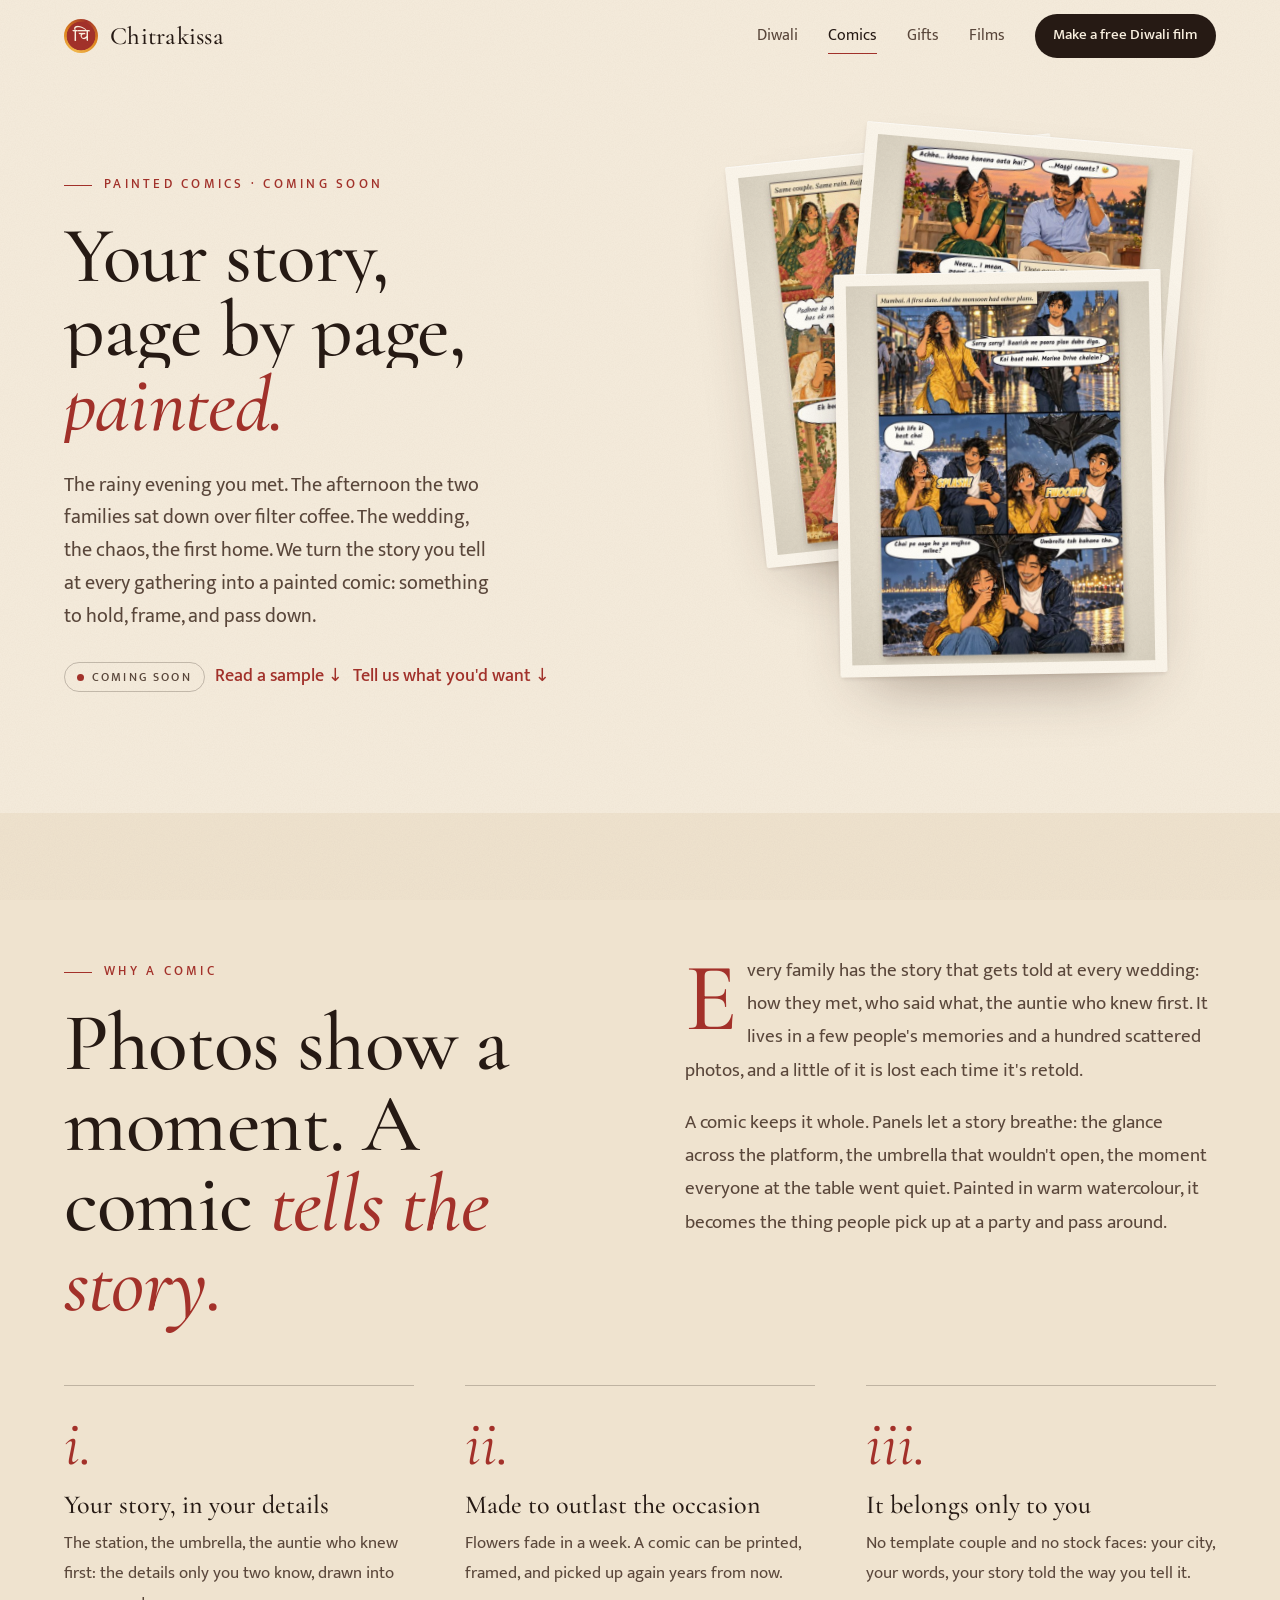
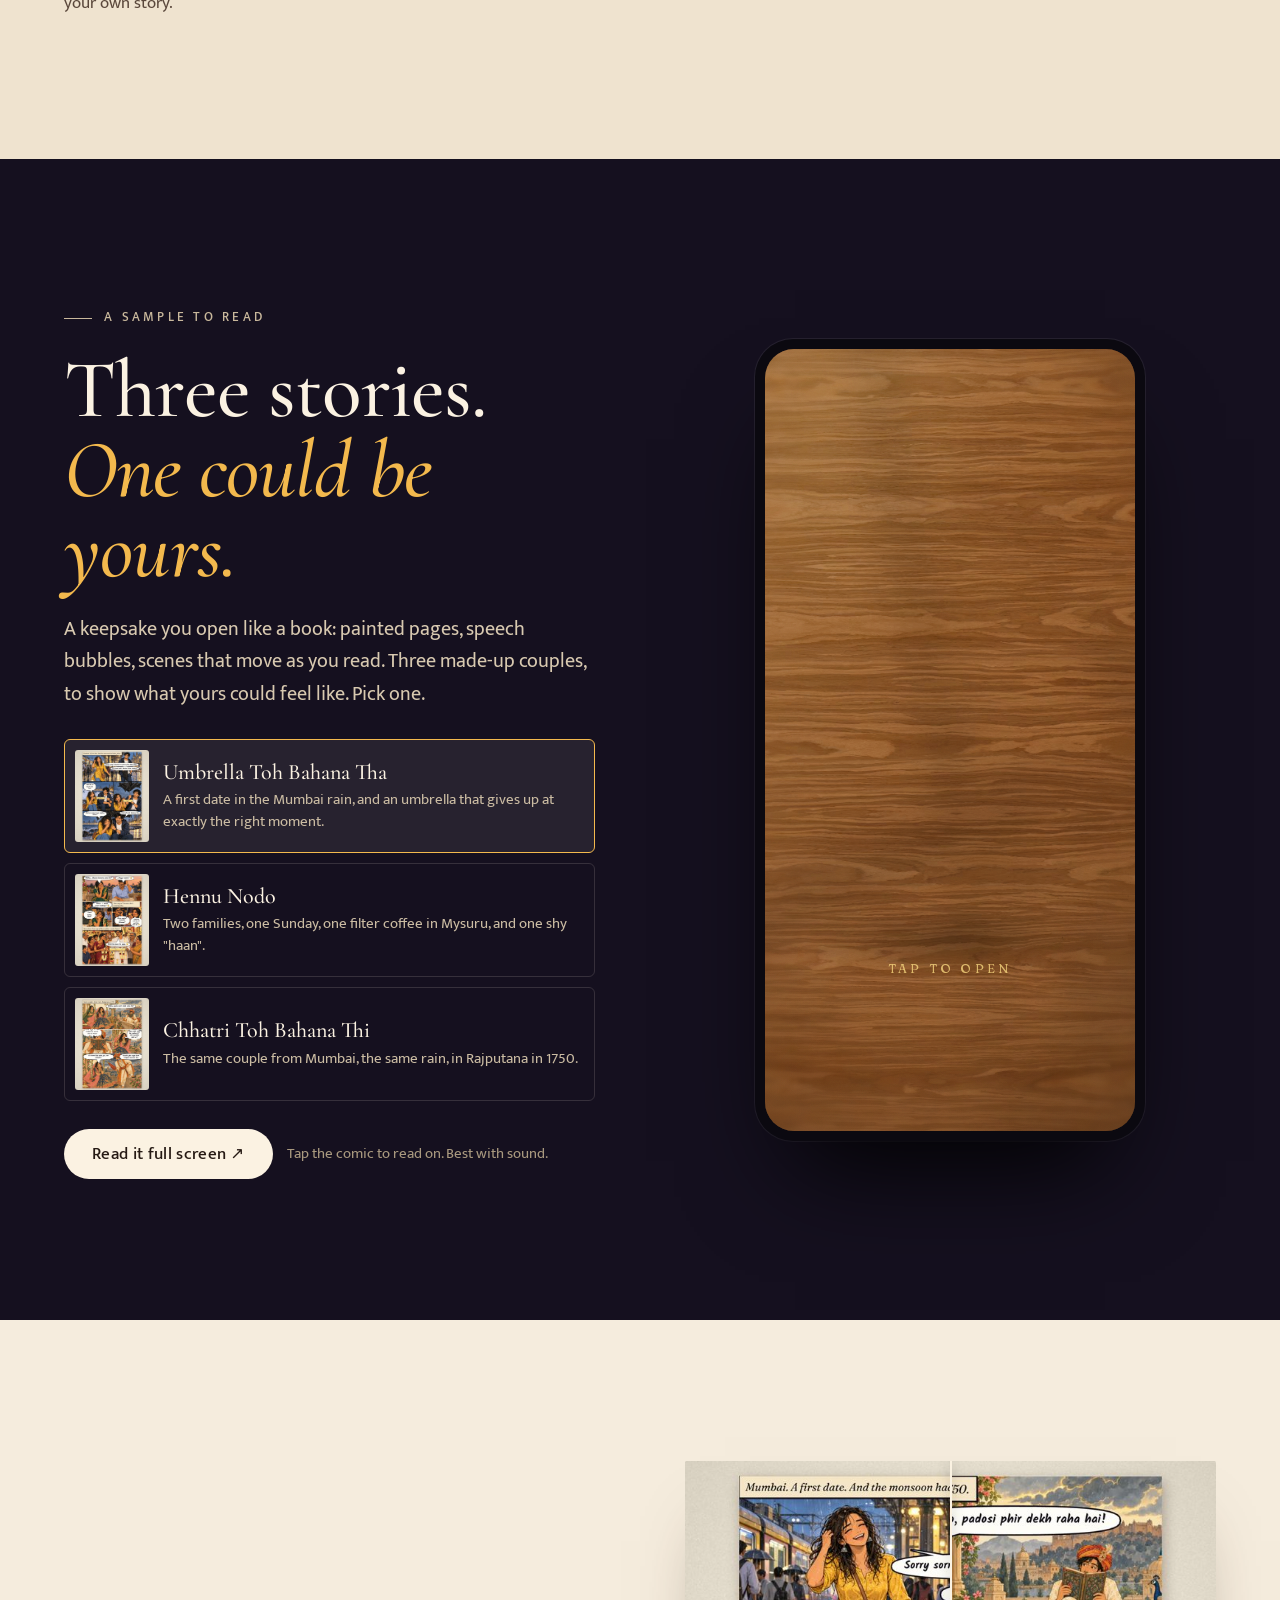
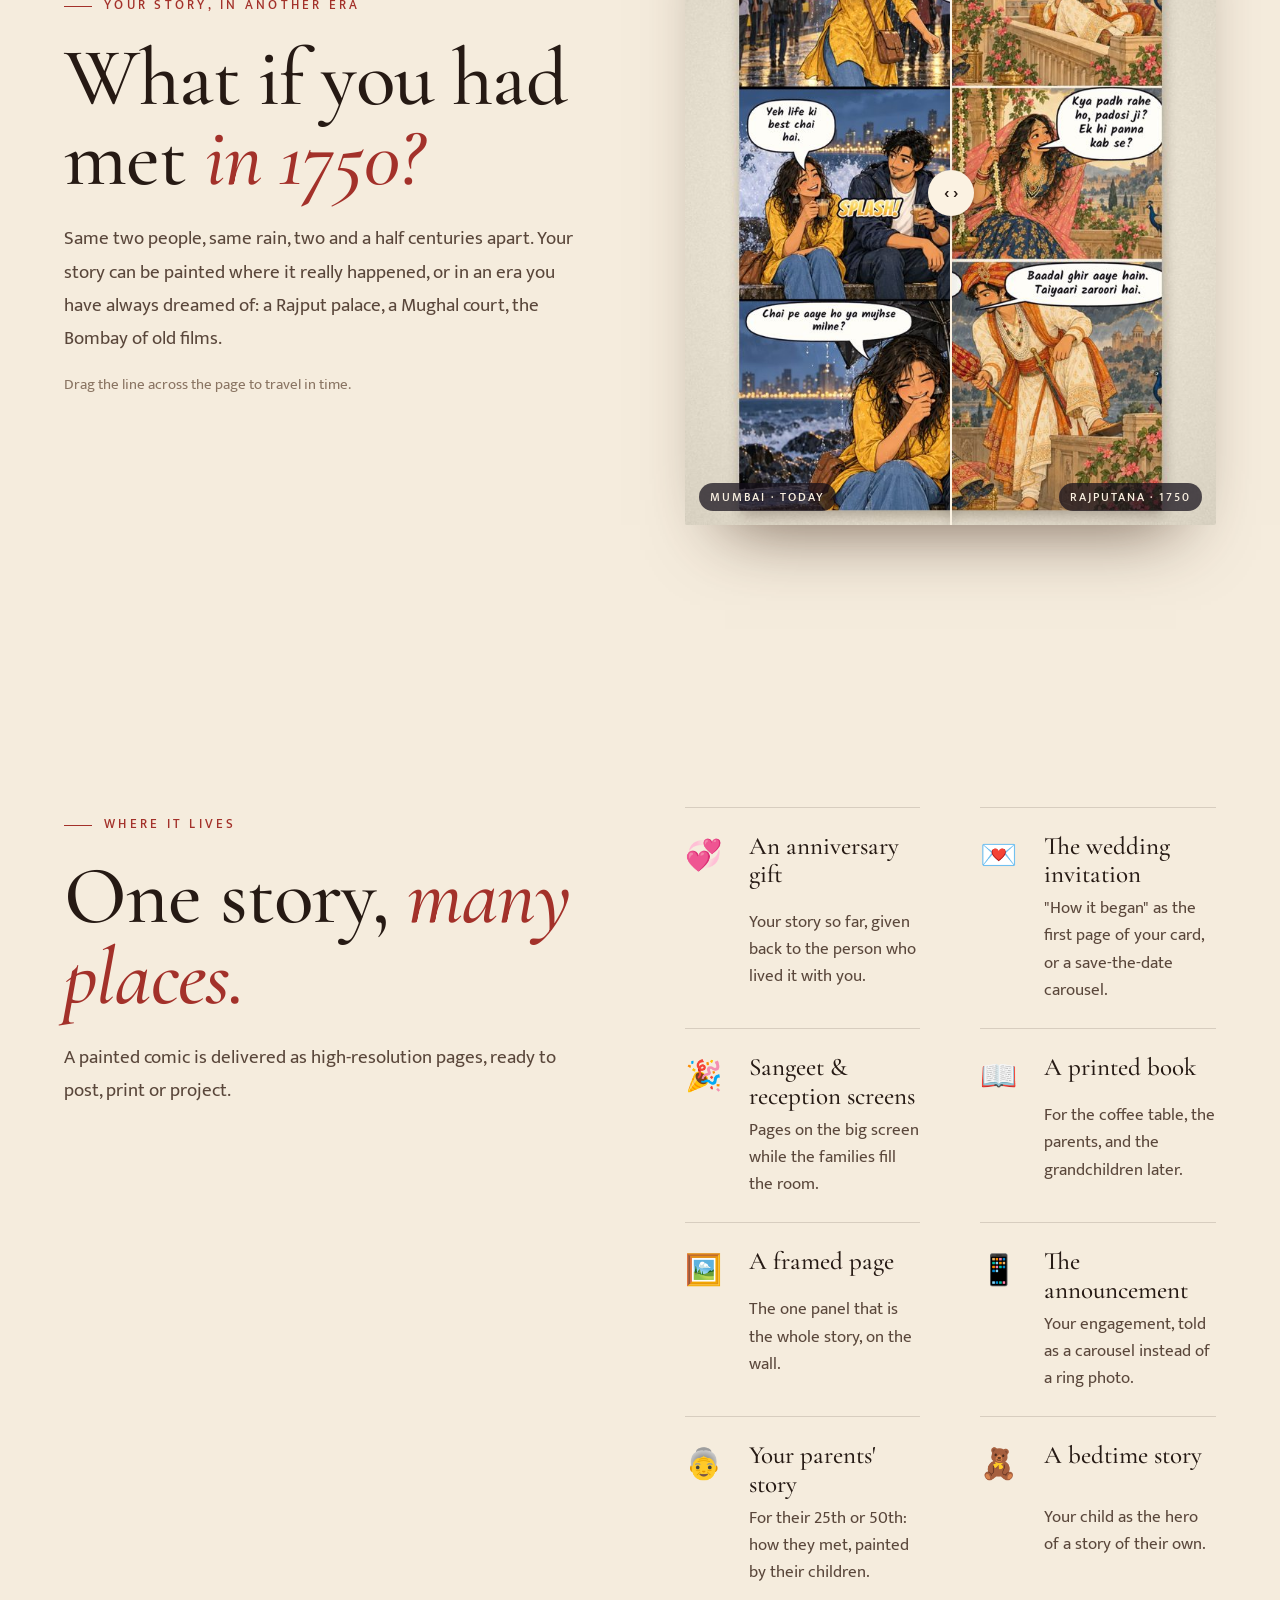
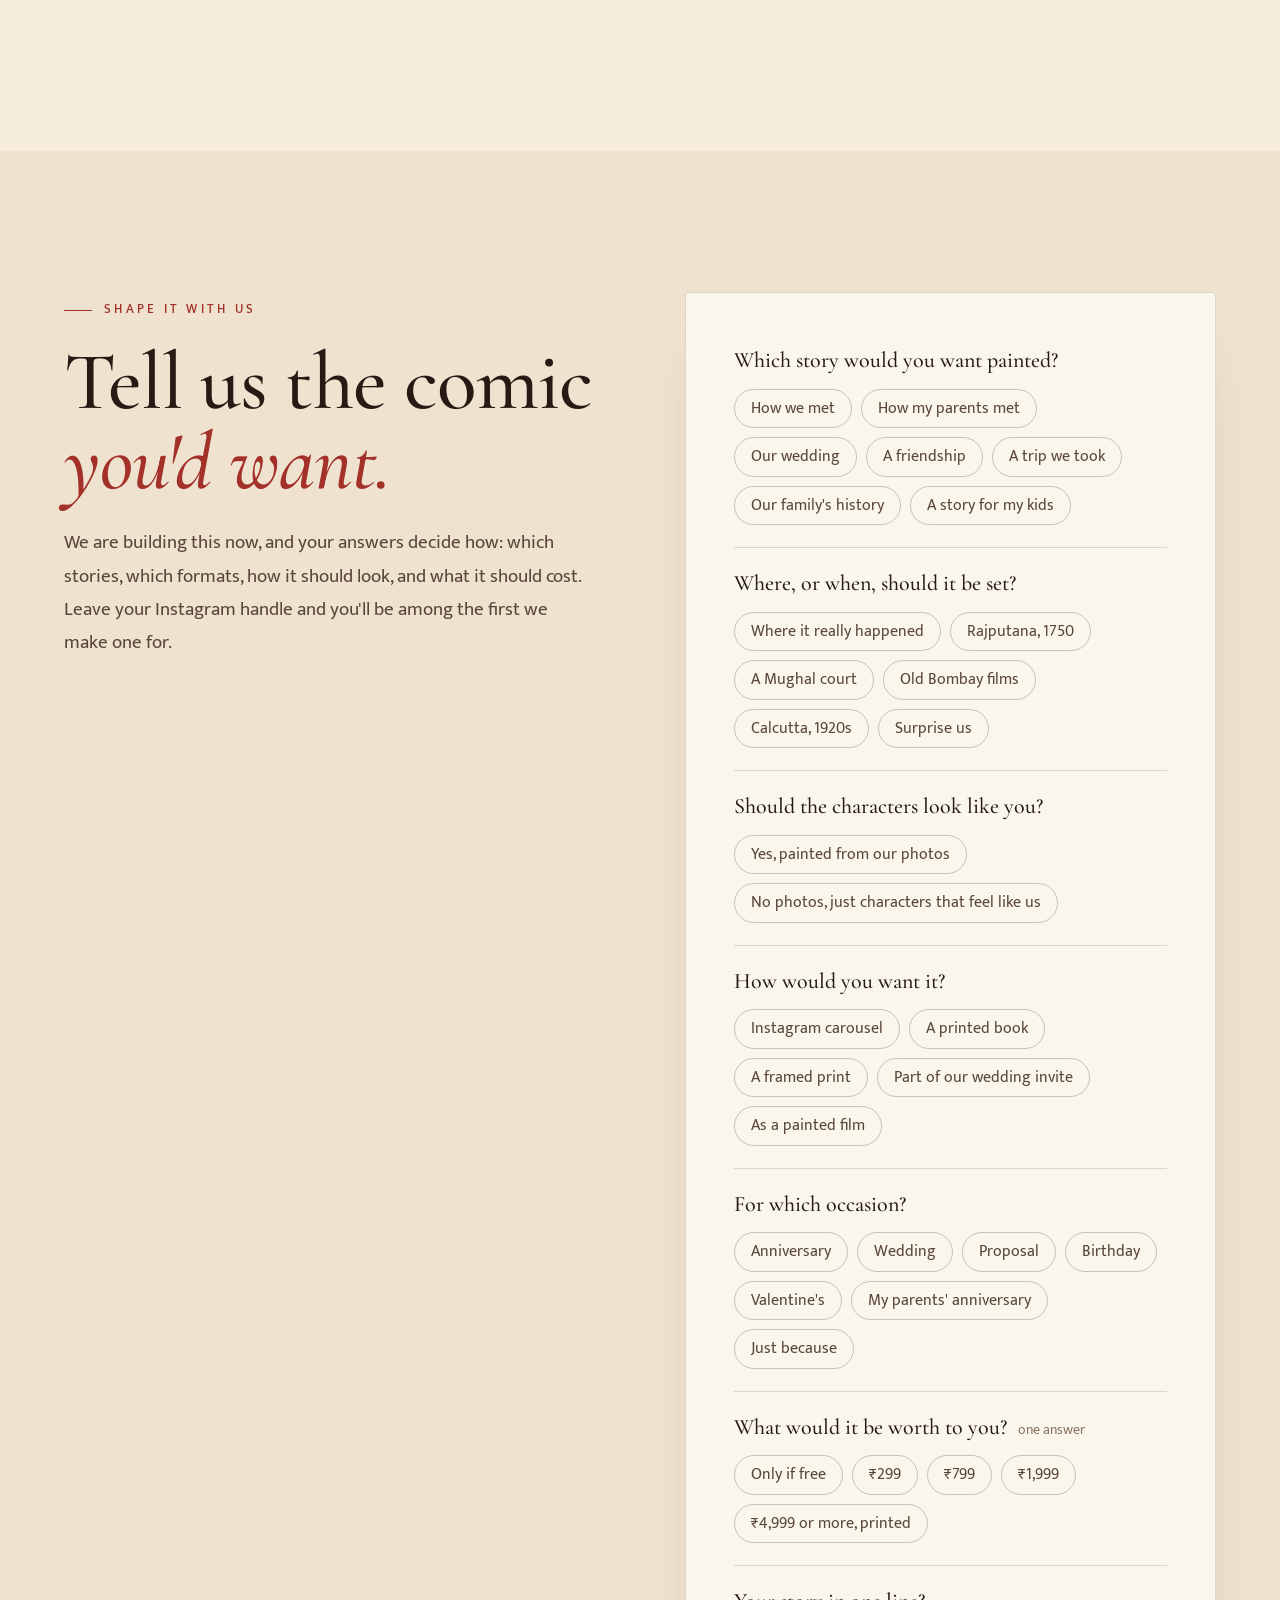
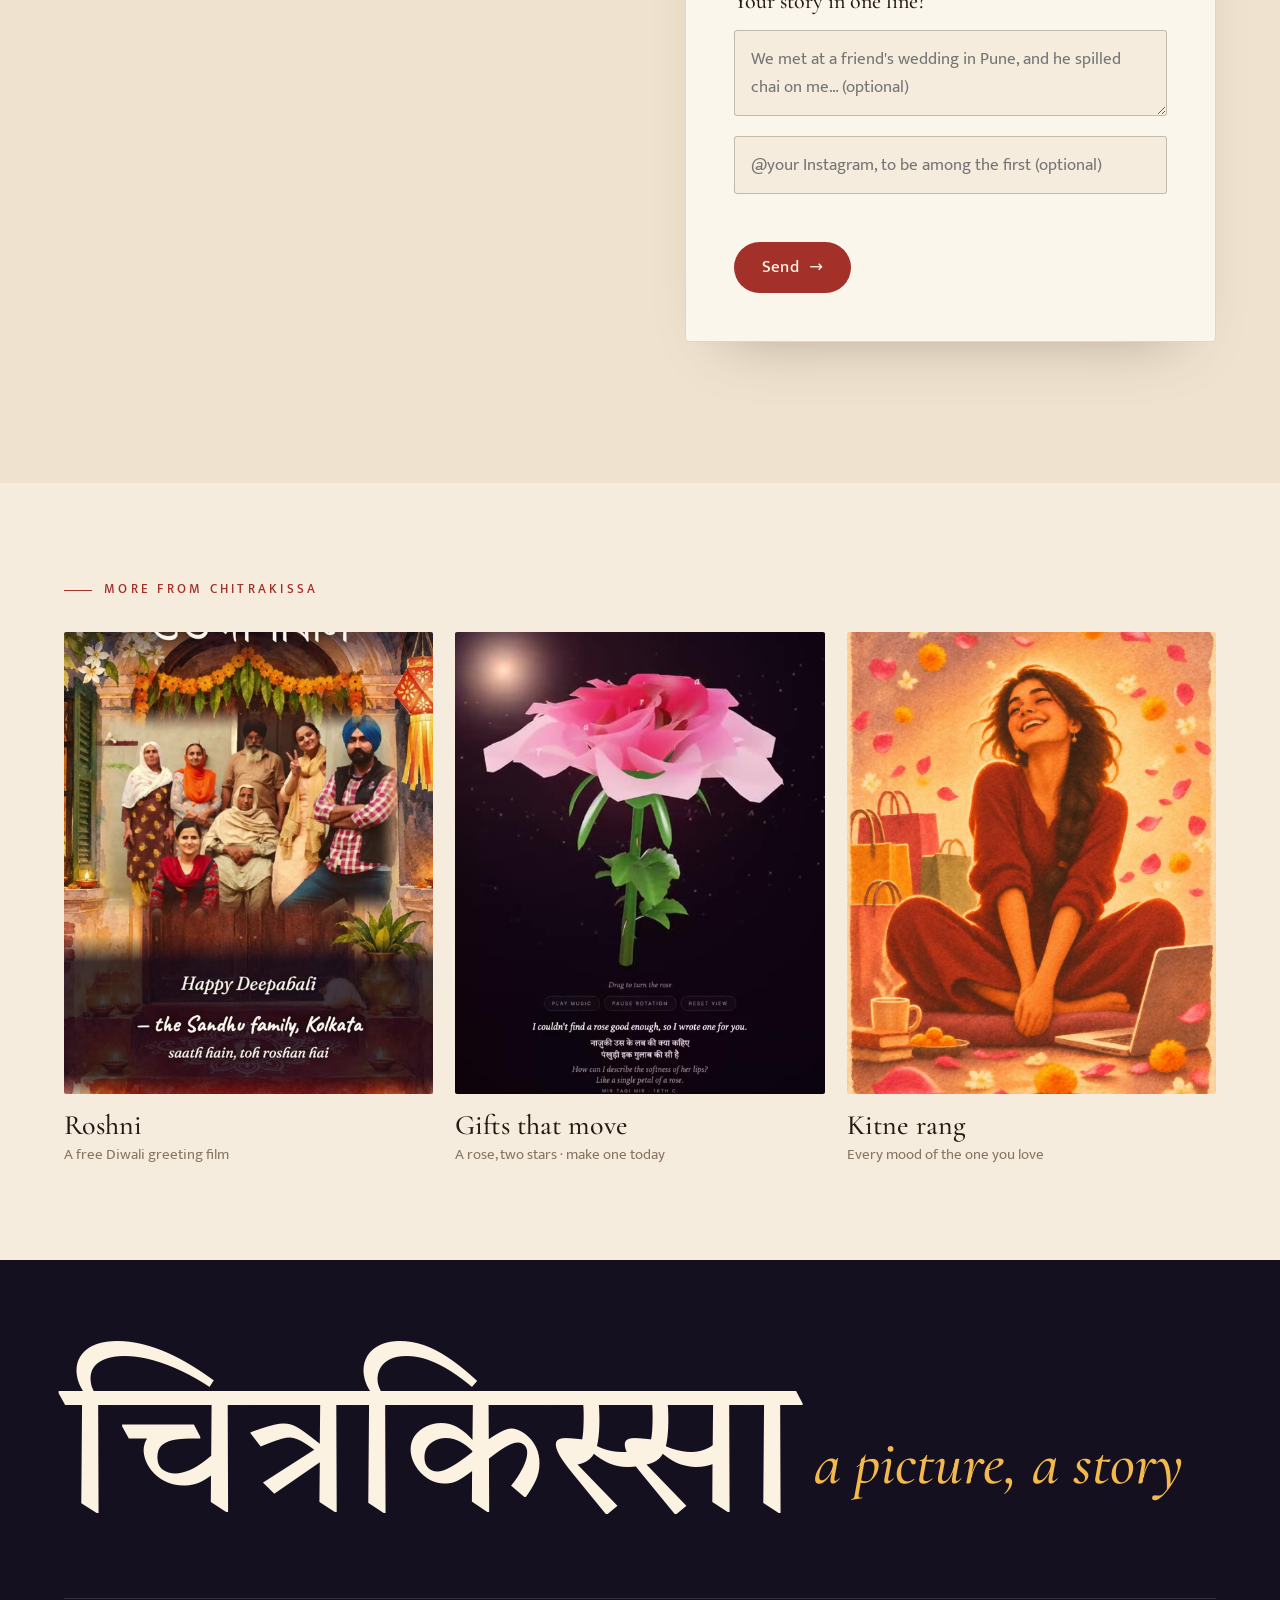
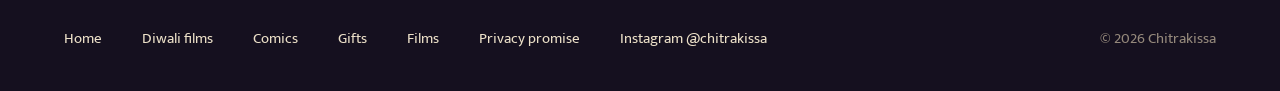
==== comics.html @ 90586d9a "Roshni: a free Diwali greeting film; studio pages; comics, gifts" ====
<!doctype html>
<html lang="en">
<head>
<meta charset="utf-8">
<meta name="viewport" content="width=device-width, initial-scale=1, viewport-fit=cover">
<title>Your story, as a comic · Chitrakissa</title>
<meta name="description" content="Your love story, your parents' story, the day the two families met, painted page by page as a comic you can hold, frame or share. Coming soon from Chitrakissa. Read a sample and tell us what you'd want.">
<meta property="og:title" content="Your story, as a painted comic · Chitrakissa">
<meta property="og:description" content="Painted page by page. Read a sample and tell us what you'd want.">
<meta property="og:image" content="media/comic/p1.jpg">
<meta name="theme-color" content="#f5ecdd">
<link rel="preconnect" href="https://fonts.googleapis.com"><link rel="preconnect" href="https://fonts.gstatic.com" crossorigin>
<link href="https://fonts.googleapis.com/css2?family=Cormorant+Garamond:ital,wght@0,400;0,500;0,600;1,400;1,500&family=Mukta:wght@300;400;500;700&family=Tiro+Devanagari+Hindi:ital@0;1&display=swap" rel="stylesheet">
<link rel="stylesheet" href="ck.css">
<style>
/* Comics: what we make, why it matters, where it lives, a sample to read, and the questions that tell us how to build it. */
.cover-stack { position: relative; aspect-ratio: 1 / 1.1; }
.cover-stack .frame { position: absolute; width: 64%; }
.cover-stack .frame:nth-child(1) { left: 0; top: 8%; transform: rotate(-6deg); }
.cover-stack .frame:nth-child(2) { right: 0; top: 0; transform: rotate(5deg); }
.cover-stack .frame:nth-child(3) { left: 18%; top: 20%; transform: rotate(-1deg); z-index: 3; }
.impact { display: grid; grid-template-columns: repeat(3, 1fr); gap: clamp(26px, 4vw, 60px); margin-top: 60px; }
.impact div { border-top: 1px solid var(--line-2); padding-top: 26px; }
.impact .n { font: italic 400 64px/1 var(--display); color: var(--kumkum); }
.impact b { display: block; font: 500 26px/1.15 var(--display); margin: 14px 0 10px; }
.impact span { color: var(--ink-2); font-size: 16.5px; }
@media (max-width: 860px) { .impact { grid-template-columns: 1fr; } }

/* the sample comic, live in a device; and the era slider */
.device { width: min(390px, 100%); margin: 0 auto; aspect-ratio: 9 / 18.5; border-radius: 38px; padding: 10px; background: #0b0910; box-shadow: 0 60px 100px -40px #000, 0 0 0 1px rgba(255, 255, 255, .07); }
.device iframe { width: 100%; height: 100%; border: 0; border-radius: 29px; background: #120f18; display: block; }
.pick { display: grid; gap: 10px; margin-top: 28px; }
.story { all: unset; box-sizing: border-box; cursor: pointer; display: grid; grid-template-columns: 74px 1fr; gap: 14px; align-items: center; padding: 10px; border-radius: 6px; border: 1px solid rgba(251, 242, 226, .14); transition: background .25s, border-color .25s; }
.story img { width: 74px; height: 92px; object-fit: cover; border-radius: 3px; }
.story b { display: block; font: 500 22px/1.15 var(--display); color: var(--cream); margin-bottom: 4px; }
.story span { color: #cbbca3; font-size: 15px; line-height: 1.45; }
.story:hover { border-color: rgba(251, 242, 226, .4); }
.story.on { background: rgba(251, 242, 226, .08); border-color: #f3b94d; }
.story:focus-visible { outline: 2px solid #f3b94d; outline-offset: 2px; }
.era { position: relative; aspect-ratio: 4 / 5; overflow: hidden; border-radius: 2px; box-shadow: 0 40px 70px -40px rgba(60, 35, 20, .7); user-select: none; }
.era img { position: absolute; inset: 0; width: 100%; height: 100%; object-fit: cover; }
.era .now { position: absolute; inset: 0; clip-path: inset(0 calc(100% - var(--x)) 0 0); }
.era input { position: absolute; inset: 0; width: 100%; height: 100%; opacity: 0; cursor: ew-resize; margin: 0; }
.era .handle { position: absolute; top: 0; bottom: 0; left: var(--x); width: 2px; background: var(--cream); box-shadow: 0 0 12px rgba(0, 0, 0, .4); pointer-events: none; }
.era .handle::after { content: '‹ ›'; position: absolute; top: 50%; left: 50%; transform: translate(-50%, -50%); width: 46px; height: 46px; border-radius: 50%; background: var(--cream); color: var(--ink); display: grid; place-items: center; font: 600 18px var(--body); box-shadow: 0 6px 20px rgba(0, 0, 0, .35); }
.era .lbl { position: absolute; bottom: 14px; font: 500 12px/1 var(--body); letter-spacing: .16em; text-transform: uppercase; color: var(--cream); background: rgba(20, 14, 26, .72); padding: 8px 11px; border-radius: 999px; pointer-events: none; }
.era .lbl.l { left: 14px; } .era .lbl.r { right: 14px; }
.uses { display: grid; grid-template-columns: repeat(2, 1fr); gap: 0 60px; }
.uses div { display: grid; grid-template-columns: 54px 1fr; gap: 6px 10px; padding: 24px 0; border-top: 1px solid var(--line); }
.uses i { font-style: normal; font-size: 30px; grid-row: span 2; }
.uses b { font: 500 25px/1.15 var(--display); }
.uses span { color: var(--ink-2); font-size: 16.5px; }
@media (max-width: 760px) { .uses { grid-template-columns: 1fr; } }
</style>
</head>
<body>
<header class="nav"><div class="wrap">
  <a class="mark" href="./"><i>चि</i>Chitrakissa</a>
  <button class="menu" aria-label="Menu" aria-expanded="false"><span></span><span></span></button>
  <nav><a href="diwali.html">Diwali</a><a href="comics.html" aria-current="page">Comics</a><a href="gifts.html">Gifts</a><a href="films.html">Films</a><a class="pill" href="diwali.html#roshni">Make a free Diwali film</a></nav>
</div></header>

<section class="page-hero"><div class="wrap grid">
  <div>
    <span class="kicker c rv">Painted comics · coming soon</span>
    <h1 class="display-xl lines"><span><span>Your story,</span></span><span><span>page by page,</span></span><span><span><em>painted.</em></span></span></h1>
    <p class="lede rv d1">The rainy evening you met. The afternoon the two families sat down over filter coffee. The wedding, the chaos, the first home. We turn the story you tell at every gathering into a painted comic: something to hold, frame, and pass down.</p>
    <div class="meta rv d2"><span class="tag soon">Coming soon</span><a class="link" href="#read">Read a sample ↓</a><a class="link" href="#tell">Tell us what you'd want ↓</a></div>
  </div>
  <div class="cover-stack rv d1">
    <figure class="frame" data-px=".10" data-rot="-6"><img src="media/comic/b_1750.jpg" alt="A comic page with speech bubbles: the same couple in Rajputana, 1750" loading="lazy"></figure>
    <figure class="frame" data-px="-.06" data-rot="5"><img src="media/comic/b_mysuru.jpg" alt="A comic page with speech bubbles: two families meeting in Mysuru" loading="lazy"></figure>
    <figure class="frame" data-px=".03" data-rot="-1"><img src="media/comic/b_mumbai.jpg" alt="A comic page with speech bubbles: a first date in the Mumbai rain" loading="lazy"></figure>
  </div>
</div></section>

<section class="pad band"><div class="wrap">
  <div class="two">
    <div><span class="kicker c">Why a comic</span><h2 class="display-l" style="margin-top:20px">Photos show a moment. A comic <em>tells the story.</em></h2></div>
    <div>
      <p class="body-l dropcap rv">Every family has the story that gets told at every wedding: how they met, who said what, the auntie who knew first. It lives in a few people's memories and a hundred scattered photos, and a little of it is lost each time it's retold.</p>
      <p class="body-l rv">A comic keeps it whole. Panels let a story breathe: the glance across the platform, the umbrella that wouldn't open, the moment everyone at the table went quiet. Painted in warm watercolour, it becomes the thing people pick up at a party and pass around.</p>
    </div>
  </div>
  <div class="impact">
    <div class="rv"><span class="n">i.</span><b>Your story, in your details</b><span>The station, the umbrella, the auntie who knew first: the details only you two know, drawn into your own story.</span></div>
    <div class="rv d1"><span class="n">ii.</span><b>Made to outlast the occasion</b><span>Flowers fade in a week. A comic can be printed, framed, and picked up again years from now.</span></div>
    <div class="rv d2"><span class="n">iii.</span><b>It belongs only to you</b><span>No template couple and no stock faces: your city, your words, your story told the way you tell it.</span></div>
  </div>
</div></section>

<section class="night pad" id="read"><div class="wrap">
  <div class="two mid">
    <div>
      <span class="kicker">A sample to read</span>
      <h2 class="display-l" style="margin:20px 0 22px">Three stories. <em>One could be yours.</em></h2>
      <p class="lede" style="max-width:46ch">A keepsake you open like a book: painted pages, speech bubbles, scenes that move as you read. Three made-up couples, to show what yours could feel like. Pick one.</p>
      <div class="pick" role="tablist" aria-label="Choose a comic">
        <button class="story on" role="tab" aria-selected="true" data-src="comics/umbrella.html"><img src="media/comic/b_mumbai.jpg" alt="" loading="lazy"><span><b>Umbrella Toh Bahana Tha</b>A first date in the Mumbai rain, and an umbrella that gives up at exactly the right moment.</span></button>
        <button class="story" role="tab" aria-selected="false" data-src="comics/hennu-nodo.html"><img src="media/comic/b_mysuru.jpg" alt="" loading="lazy"><span><b>Hennu Nodo</b>Two families, one Sunday, one filter coffee in Mysuru, and one shy "haan".</span></button>
        <button class="story" role="tab" aria-selected="false" data-src="comics/chhatri.html"><img src="media/comic/b_1750.jpg" alt="" loading="lazy"><span><b>Chhatri Toh Bahana Thi</b>The same couple from Mumbai, the same rain, in Rajputana in 1750.</span></button>
      </div>
      <div style="display:flex;flex-wrap:wrap;gap:14px;margin-top:28px;align-items:center"><a class="btn light" id="full" href="comics/umbrella.html" target="_blank" rel="noopener">Read it full screen ↗</a><span class="small" style="color:#a9997f">Tap the comic to read on. Best with sound.</span></div>
    </div>
    <div class="device rv"><iframe id="reader" src="comics/umbrella.html" title="A sample comic" loading="lazy"></iframe></div>
  </div>
</div></section>

<section class="pad"><div class="wrap">
  <div class="two mid">
    <div class="sticky"><span class="kicker c">Your story, in another era</span><h2 class="display-l" style="margin:20px 0 24px">What if you had met <em>in 1750?</em></h2>
      <p class="body-l">Same two people, same rain, two and a half centuries apart. Your story can be painted where it really happened, or in an era you have always dreamed of: a Rajput palace, a Mughal court, the Bombay of old films.</p>
      <p class="small" style="margin-top:18px">Drag the line across the page to travel in time.</p></div>
    <div class="era rv" id="era" style="--x:50%">
      <img src="media/comic/b_1750.jpg" alt="The same couple in Rajputana, 1750, on a palace terrace in the monsoon" loading="lazy">
      <div class="now"><img src="media/comic/b_mumbai.jpg" alt="A couple on a first date in the Mumbai rain, today" loading="lazy"></div>
      <span class="lbl l">Mumbai · today</span><span class="lbl r">Rajputana · 1750</span>
      <input type="range" min="0" max="100" value="50" aria-label="Travel between today and 1750">
      <i class="handle" aria-hidden="true"></i>
    </div>
  </div>
</div></section>

<section class="pad"><div class="wrap">
  <div class="two">
    <div class="sticky"><span class="kicker c">Where it lives</span><h2 class="display-l" style="margin:20px 0 24px">One story, <em>many places.</em></h2>
      <p class="body-l">A painted comic is delivered as high-resolution pages, ready to post, print or project.</p></div>
    <div class="uses">
      <div class="rv"><i>💞</i><b>An anniversary gift</b><span>Your story so far, given back to the person who lived it with you.</span></div>
      <div class="rv"><i>💌</i><b>The wedding invitation</b><span>"How it began" as the first page of your card, or a save-the-date carousel.</span></div>
      <div class="rv"><i>🎉</i><b>Sangeet &amp; reception screens</b><span>Pages on the big screen while the families fill the room.</span></div>
      <div class="rv"><i>📖</i><b>A printed book</b><span>For the coffee table, the parents, and the grandchildren later.</span></div>
      <div class="rv"><i>🖼️</i><b>A framed page</b><span>The one panel that is the whole story, on the wall.</span></div>
      <div class="rv"><i>📱</i><b>The announcement</b><span>Your engagement, told as a carousel instead of a ring photo.</span></div>
      <div class="rv"><i>👵</i><b>Your parents' story</b><span>For their 25th or 50th: how they met, painted by their children.</span></div>
      <div class="rv"><i>🧸</i><b>A bedtime story</b><span>Your child as the hero of a story of their own.</span></div>
    </div>
  </div>
</div></section>

<section class="pad band" id="tell"><div class="wrap two">
  <div class="sticky"><span class="kicker c">Shape it with us</span><h2 class="display-l" style="margin:20px 0 24px">Tell us the comic <em>you'd want.</em></h2>
    <p class="body-l">We are building this now, and your answers decide how: which stories, which formats, how it should look, and what it should cost. Leave your Instagram handle and you'll be among the first we make one for.</p></div>
  <form class="ask" data-voice="comic" data-thanks="Thank you. Your answers shape the first comics we make, and if you left your handle, we'll write to you first.">
    <div class="q"><p>Which story would you want painted?</p><div class="chips" data-q="story">
      <button type="button" class="chip" aria-pressed="false" data-v="our_love_story">How we met</button><button type="button" class="chip" aria-pressed="false" data-v="how_parents_met">How my parents met</button><button type="button" class="chip" aria-pressed="false" data-v="our_wedding">Our wedding</button><button type="button" class="chip" aria-pressed="false" data-v="friendship">A friendship</button><button type="button" class="chip" aria-pressed="false" data-v="a_trip">A trip we took</button><button type="button" class="chip" aria-pressed="false" data-v="family_history">Our family's history</button><button type="button" class="chip" aria-pressed="false" data-v="for_my_kids">A story for my kids</button></div></div>
    <div class="q"><p>Where, or when, should it be set?</p><div class="chips" data-q="era">
      <button type="button" class="chip" aria-pressed="false" data-v="where_it_happened">Where it really happened</button><button type="button" class="chip" aria-pressed="false" data-v="rajput_1750">Rajputana, 1750</button><button type="button" class="chip" aria-pressed="false" data-v="mughal">A Mughal court</button><button type="button" class="chip" aria-pressed="false" data-v="bombay_old_films">Old Bombay films</button><button type="button" class="chip" aria-pressed="false" data-v="calcutta_1920s">Calcutta, 1920s</button><button type="button" class="chip" aria-pressed="false" data-v="surprise_me">Surprise us</button></div></div>
    <div class="q"><p>Should the characters look like you?</p><div class="chips" data-q="likeness" data-one>
      <button type="button" class="chip" aria-pressed="false" data-v="like_us">Yes, painted from our photos</button><button type="button" class="chip" aria-pressed="false" data-v="feel_like_us">No photos, just characters that feel like us</button></div></div>
    <div class="q"><p>How would you want it?</p><div class="chips" data-q="format">
      <button type="button" class="chip" aria-pressed="false" data-v="carousel">Instagram carousel</button><button type="button" class="chip" aria-pressed="false" data-v="printed_book">A printed book</button><button type="button" class="chip" aria-pressed="false" data-v="framed_print">A framed print</button><button type="button" class="chip" aria-pressed="false" data-v="wedding_invite">Part of our wedding invite</button><button type="button" class="chip" aria-pressed="false" data-v="animated_film">As a painted film</button></div></div>
    <div class="q"><p>For which occasion?</p><div class="chips" data-q="occasion">
      <button type="button" class="chip" aria-pressed="false" data-v="anniversary">Anniversary</button><button type="button" class="chip" aria-pressed="false" data-v="wedding">Wedding</button><button type="button" class="chip" aria-pressed="false" data-v="proposal">Proposal</button><button type="button" class="chip" aria-pressed="false" data-v="birthday">Birthday</button><button type="button" class="chip" aria-pressed="false" data-v="valentines">Valentine's</button><button type="button" class="chip" aria-pressed="false" data-v="parents">My parents' anniversary</button><button type="button" class="chip" aria-pressed="false" data-v="just_because">Just because</button></div></div>
    <div class="q"><p>What would it be worth to you? <small>one answer</small></p><div class="chips" data-q="price" data-one>
      <button type="button" class="chip" aria-pressed="false" data-v="free_only">Only if free</button><button type="button" class="chip" aria-pressed="false" data-v="299">₹299</button><button type="button" class="chip" aria-pressed="false" data-v="799">₹799</button><button type="button" class="chip" aria-pressed="false" data-v="1999">₹1,999</button><button type="button" class="chip" aria-pressed="false" data-v="4999+">₹4,999 or more, printed</button></div></div>
    <div class="q" style="border-bottom:0"><p>Your story in one line?</p><textarea class="field" name="note" maxlength="400" placeholder="We met at a friend's wedding in Pune, and he spilled chai on me… (optional)"></textarea>
      <input class="field" name="ig" maxlength="40" placeholder="@your Instagram, to be among the first (optional)" style="margin-top:10px" autocapitalize="off"></div>
    <div class="send"><button class="btn red" type="submit">Send <span class="ar">→</span></button><span class="ok" role="status"></span></div>
  </form>
</div></section>

<section class="pad-s"><div class="wrap">
  <span class="kicker c">More from Chitrakissa</span>
  <div class="more" style="margin-top:30px">
    <a href="diwali.html"><div class="im"><img src="media/f_east.jpg" alt="A family together at their painted doorway on Diwali" loading="lazy"></div><b>Roshni</b><span>A free Diwali greeting film</span></a>
    <a href="gifts.html"><div class="im"><img src="media/gift_rose.jpg" alt="A glowing rose with a name drifting around it" loading="lazy"></div><b>Gifts that move</b><span>A rose, two stars · make one today</span></a>
    <a href="films.html"><div class="im"><img src="media/moods/centre.jpg" alt="A painted girl among her moods" loading="lazy"></div><b>Kitne rang</b><span>Every mood of the one you love</span></a>
  </div>
</div></section>

<footer class="foot"><div class="wrap">
  <div class="sig">चित्रकिस्सा<span>a picture, a story</span></div>
  <div class="cols">
    <a href="./">Home</a><a href="diwali.html">Diwali films</a><a href="comics.html">Comics</a><a href="gifts.html">Gifts</a><a href="films.html">Films</a>
    <a href="privacy.html">Privacy promise</a><a href="https://instagram.com/chitrakissa">Instagram @chitrakissa</a>
    <span class="r">© <span data-year>2026</span> Chitrakissa</span>
  </div>
</div></footer>
<script src="ck.js"></script>
<script>
// the era slider: drag between today and 1750
// pick a comic: it opens in the phone (and full screen in a new window)
const reader = document.getElementById('reader'), full = document.getElementById('full');
document.querySelectorAll('.story').forEach(b => b.onclick = () => {
  document.querySelectorAll('.story').forEach(x => { x.classList.toggle('on', x === b); x.setAttribute('aria-selected', x === b); });
  reader.src = b.dataset.src; full.href = b.dataset.src;
  if (innerWidth < 900) reader.scrollIntoView({ behavior: 'smooth', block: 'center' });
});
const era = document.getElementById('era'), rng = era.querySelector('input');
rng.addEventListener('input', () => era.style.setProperty('--x', rng.value + '%'));
</script>
</body>
</html>
---- ck.css ----
/* Chitrakissa — the house style for the studio pages (home, comics, gifts, films). The Diwali page keeps its own night palette.
   Warm handmade paper, ink, kumkum red and a little gold; a large italic serif for display, Mukta for reading, Tiro for Devanagari.
   Motion is quiet: things settle in as you scroll, petals drift, a painting paints itself. */
:root {
  --paper: #f5ecdd; --paper-2: #efe3cf; --paper-3: #e7d8bf; --card: #fbf6ec;
  --ink: #261a14; --ink-2: #5a473b; --ink-3: #8a7563; --line: rgba(38, 26, 20, .14); --line-2: rgba(38, 26, 20, .24);
  --kumkum: #a3312a; --kumkum-2: #c2453a; --gold: #b07f2c; --marigold: #e0861d; --night: #15101f; --night-2: #201831; --cream: #fbf2e2;
  --display: "Cormorant Garamond", "Cormorant", Georgia, serif; --body: "Mukta", system-ui, sans-serif; --deva: "Tiro Devanagari Hindi", serif;
  --ease: cubic-bezier(.2, .7, .1, 1);
  color-scheme: light;
}
* { box-sizing: border-box; }
html { -webkit-text-size-adjust: 100%; scroll-behavior: smooth; }
html, body { overflow-x: clip; }
body { margin: 0; background: var(--paper); color: var(--ink); font: 400 18px/1.65 var(--body); -webkit-font-smoothing: antialiased; }
body::before { /* the paper's grain, over everything, never in the way */
  content: ''; position: fixed; inset: 0; pointer-events: none; z-index: 100; opacity: .32; mix-blend-mode: multiply;
  background-image: url("data:image/svg+xml;utf8,<svg xmlns='http://www.w3.org/2000/svg' width='220' height='220'><filter id='n'><feTurbulence type='fractalNoise' baseFrequency='.85' numOctaves='3' stitchTiles='stitch'/><feColorMatrix values='0 0 0 0 .45  0 0 0 0 .36  0 0 0 0 .25  0 0 0 .22 0'/></filter><rect width='100%' height='100%' filter='url(%23n)'/></svg>");
}
img, video, canvas { display: block; max-width: 100%; }
a { color: inherit; }
::selection { background: var(--kumkum); color: var(--cream); }
:focus-visible { outline: 2px solid var(--kumkum); outline-offset: 3px; border-radius: 4px; }
p { margin: 0; }
h1, h2, h3 { font-family: var(--display); font-weight: 500; margin: 0; line-height: 1.02; letter-spacing: -.01em; }
em, .it { font-style: italic; }
h1 em, h2 em { color: var(--kumkum); font-weight: 500; }
.wrap { max-width: 1200px; margin: 0 auto; padding: 0 24px; }
.narrow { max-width: 760px; margin: 0 auto; padding: 0 24px; }
@media (max-width: 640px) { .wrap, .narrow { padding: 0 16px; } }

/* type */
.kicker { font: 500 12.5px/1 var(--body); letter-spacing: .26em; text-transform: uppercase; color: var(--ink-3); display: inline-flex; align-items: center; gap: 12px; }
.kicker::before { content: ''; width: 28px; height: 1px; background: currentColor; }
.kicker.c { color: var(--kumkum); }
.deva { font-family: var(--deva); }
.display-xl { font-size: clamp(54px, 9.2vw, 138px); line-height: .94; }
.display-l { font-size: clamp(42px, 6.4vw, 92px); line-height: .98; }
.display-m { font-size: clamp(34px, 4.6vw, 62px); }
.lede { font-size: clamp(18px, 1.6vw, 21px); color: var(--ink-2); max-width: 36ch; line-height: 1.6; }
.body-l { font-size: 19px; color: var(--ink-2); line-height: 1.75; }
.body-l + .body-l { margin-top: 1em; }
.dropcap::first-letter { float: left; font: 500 5.1em/.8 var(--display); padding: .06em .1em 0 0; color: var(--kumkum); }
.pull { font: italic 500 clamp(28px, 3.4vw, 44px)/1.18 var(--display); color: var(--ink); border-left: 2px solid var(--kumkum); padding-left: 26px; }
.small { font-size: 15px; color: var(--ink-3); }
.rule { height: 1px; background: var(--line); border: 0; margin: 0; }
.orn { display: flex; align-items: center; gap: 18px; color: var(--gold); justify-content: center; }
.orn::before, .orn::after { content: ''; height: 1px; width: min(120px, 20vw); background: linear-gradient(90deg, transparent, currentColor); }
.orn::after { transform: scaleX(-1); }

/* buttons */
.btn { display: inline-flex; align-items: center; justify-content: center; gap: 10px; text-decoration: none; cursor: pointer; border: 0;
  font: 500 16.5px/1 var(--body); letter-spacing: .02em; padding: 17px 28px; border-radius: 999px; background: var(--ink); color: var(--cream);
  transition: transform .3s var(--ease), background .3s, box-shadow .3s; }
.btn:hover { transform: translateY(-2px); box-shadow: 0 14px 30px -14px rgba(38, 26, 20, .6); }
.btn.red { background: var(--kumkum); } .btn.red:hover { background: var(--kumkum-2); }
.btn.ghost { background: transparent; color: var(--ink); box-shadow: inset 0 0 0 1px var(--line-2); }
.btn.ghost:hover { box-shadow: inset 0 0 0 1px var(--ink); }
.btn.light { background: var(--cream); color: var(--ink); }
.btn .ar { transition: transform .3s var(--ease); } .btn:hover .ar { transform: translateX(4px); }
.link { color: var(--kumkum); text-decoration: none; background: linear-gradient(currentColor, currentColor) 0 100% / 0 1px no-repeat; transition: background-size .4s var(--ease); font-weight: 500; }
.link:hover { background-size: 100% 1px; }

/* the season ribbon and the nav */
.ribbon { display: block; text-align: center; text-decoration: none; background: var(--night); color: var(--cream); font-size: 14.5px; padding: 9px 16px; letter-spacing: .02em; }
.ribbon b { color: #f3b94d; font-weight: 500; } .ribbon span { opacity: .75; }
.nav { position: sticky; top: 0; z-index: 50; transition: background .4s, box-shadow .4s; }
.nav.solid { background: rgba(245, 236, 221, .88); backdrop-filter: blur(12px); -webkit-backdrop-filter: blur(12px); box-shadow: 0 1px 0 var(--line); }
.nav .wrap { display: flex; align-items: center; height: 72px; gap: 28px; }
.mark { display: flex; align-items: center; gap: 12px; text-decoration: none; font: 500 25px/1 var(--display); letter-spacing: .01em; }
.mark i { display: grid; place-items: center; width: 34px; height: 34px; border-radius: 50%; font: normal 17px/1 var(--deva); color: var(--cream);
  background: radial-gradient(circle at 50% 50%, var(--kumkum) 58%, transparent 61%), conic-gradient(from 200deg, #f3b94d, var(--marigold), var(--kumkum), var(--marigold), #f3b94d); }
.nav nav { margin-left: auto; display: flex; gap: 30px; align-items: center; font-size: 15.5px; }
.nav nav a { text-decoration: none; color: var(--ink-2); position: relative; }
.nav nav a::after { content: ''; position: absolute; left: 0; right: 0; bottom: -5px; height: 1px; background: var(--kumkum); transform: scaleX(0); transform-origin: left; transition: transform .35s var(--ease); }
.nav nav a:hover::after, .nav nav a[aria-current]::after { transform: scaleX(1); }
.nav nav a[aria-current] { color: var(--ink); }
.nav .pill { padding: 10px 18px; border-radius: 999px; background: var(--ink); color: var(--cream) !important; font-weight: 500; font-size: 14.5px; }
.nav .pill::after { display: none; }
.menu { display: none; margin-left: auto; background: none; border: 0; padding: 10px; cursor: pointer; color: var(--ink); }
.menu span { display: block; width: 24px; height: 1.5px; background: currentColor; margin: 6px 0; transition: transform .3s; }
@media (max-width: 860px) {
  .menu { display: block; }
  .nav nav { position: fixed; inset: 0; top: 0; flex-direction: column; justify-content: center; gap: 26px; background: var(--paper); font: 500 36px/1 var(--display);
    opacity: 0; pointer-events: none; transition: opacity .35s; z-index: -1; }
  .nav nav a { color: var(--ink); } .nav nav .pill { font: 500 17px/1 var(--body); margin-top: 10px; }
  .nav.open nav { opacity: 1; pointer-events: auto; }
  .nav.open .menu span:first-child { transform: translateY(3.75px) rotate(45deg); } .nav.open .menu span:last-child { transform: translateY(-3.75px) rotate(-45deg); }
}

/* reveal on scroll */
.rv { opacity: 0; transform: translateY(28px); transition: opacity 1.1s var(--ease), transform 1.1s var(--ease); }
.rv.in { opacity: 1; transform: none; }
.rv.d1 { transition-delay: .12s; } .rv.d2 { transition-delay: .24s; } .rv.d3 { transition-delay: .36s; }
.lines > span { display: block; overflow: hidden; } .lines > span > span { display: block; transform: translateY(105%); transition: transform 1.2s var(--ease); }
.lines.in > span > span { transform: none; } .lines > span:nth-child(2) > span { transition-delay: .1s; } .lines > span:nth-child(3) > span { transition-delay: .2s; }
@media (prefers-reduced-motion: reduce) { .rv, .lines > span > span { opacity: 1 !important; transform: none !important; transition: none !important; } html { scroll-behavior: auto; } }

/* framed art: a painting mounted on card, a soft shadow, a hairline mat */
.frame { background: var(--card); padding: 12px; box-shadow: 0 1px 0 rgba(255, 255, 255, .6) inset, 0 30px 60px -30px rgba(60, 35, 20, .45), 0 2px 6px -2px rgba(60, 35, 20, .2); border-radius: 2px; }
.frame > img, .frame > video { width: 100%; }
.frame figcaption, .cap { font: italic 400 15.5px/1.4 var(--display); color: var(--ink-3); margin-top: 12px; }
.tilt-l { transform: rotate(-1.6deg); } .tilt-r { transform: rotate(1.4deg); }

/* status tags */
.tag { display: inline-flex; align-items: center; gap: 8px; font: 500 12px/1 var(--body); letter-spacing: .18em; text-transform: uppercase; padding: 8px 12px; border-radius: 999px; border: 1px solid var(--line-2); color: var(--ink-2); }
.tag::before { content: ''; width: 7px; height: 7px; border-radius: 50%; background: var(--ink-3); }
.tag.live::before { background: #2f9e57; box-shadow: 0 0 0 4px rgba(47, 158, 87, .18); animation: pulse 2s infinite; }
.tag.ready::before { background: var(--gold); } .tag.soon::before { background: var(--kumkum); }
@keyframes pulse { 50% { box-shadow: 0 0 0 8px rgba(47, 158, 87, 0); } }

/* sections */
section { position: relative; }
.pad { padding: clamp(80px, 11vw, 150px) 0; }
.pad-s { padding: clamp(56px, 7vw, 90px) 0; }
.night { background: var(--night); color: var(--cream); }
.night .kicker { color: #c9b89c; } .night .lede, .night .body-l { color: #d8c9b0; } .night h2 em { color: #f3b94d; }
.band { background: var(--paper-2); }

/* the story-page anatomy shared by comics, gifts and films */
.page-hero { padding: clamp(40px, 6vw, 80px) 0 clamp(60px, 8vw, 110px); }
.page-hero .grid { display: grid; grid-template-columns: 1.05fr .95fr; gap: clamp(36px, 6vw, 90px); align-items: center; }
.page-hero h1 { margin: 22px 0 26px; font-size: clamp(48px, 6.2vw, 96px); }
.page-hero .meta { display: flex; flex-wrap: wrap; gap: 10px; margin-top: 30px; align-items: center; }
@media (max-width: 900px) { .page-hero .grid { grid-template-columns: 1fr; } }
.two { display: grid; grid-template-columns: 1fr 1fr; gap: clamp(36px, 7vw, 110px); align-items: start; }
.two.mid { align-items: center; }
@media (max-width: 900px) { .two { grid-template-columns: 1fr; } }
.sticky { position: sticky; top: 110px; }
@media (max-width: 900px) { .sticky { position: static; } }
.occasions { display: grid; grid-template-columns: repeat(3, 1fr); border-top: 1px solid var(--line); }
.occasions > div { padding: 30px 26px 34px 0; border-bottom: 1px solid var(--line); }
.occasions > div:not(:nth-child(3n)) { border-right: 1px solid var(--line); }
.occasions > div:not(:nth-child(3n+1)) { padding-left: 26px; }
.occasions b { display: block; font: 500 27px/1.1 var(--display); margin-bottom: 8px; }
.occasions span { color: var(--ink-2); font-size: 16px; }
.occasions i { font: italic 15px var(--display); color: var(--gold); display: block; margin-bottom: 12px; }
@media (max-width: 860px) { .occasions { grid-template-columns: 1fr 1fr; } .occasions > div { padding: 24px 16px 26px 0 !important; border-right: 0 !important; }
  .occasions > div:nth-child(odd) { border-right: 1px solid var(--line) !important; } .occasions > div:nth-child(even) { padding-left: 16px !important; } }
@media (max-width: 480px) { .occasions { grid-template-columns: 1fr; } .occasions > div { border-right: 0 !important; padding-left: 0 !important; } }

/* feedback: question chips that are buttons, a note, a handle */
.ask { background: var(--card); border: 1px solid var(--line); border-radius: 4px; padding: clamp(26px, 4vw, 48px); box-shadow: 0 30px 60px -40px rgba(60, 35, 20, .4); }
.ask .q { padding: 22px 0; border-bottom: 1px solid var(--line); }
.ask .q:first-of-type { padding-top: 6px; }
.ask .q > p { font: 500 22px/1.25 var(--display); margin-bottom: 14px; }
.ask .q > p small { font: 400 14px var(--body); color: var(--ink-3); margin-left: 6px; }
.chips { display: flex; flex-wrap: wrap; gap: 9px; }
.chip { font: 400 15.5px/1 var(--body); padding: 11px 16px; border-radius: 999px; border: 1px solid var(--line-2); background: transparent; color: var(--ink-2); cursor: pointer;
  transition: background .25s, color .25s, border-color .25s, transform .2s; }
.chip:hover { border-color: var(--ink); color: var(--ink); }
.chip[aria-pressed="true"] { background: var(--ink); border-color: var(--ink); color: var(--cream); }
.chip[aria-pressed="true"]::before { content: '✓ '; }
.field { width: 100%; font: 400 17px var(--body); color: var(--ink); background: var(--paper); border: 1px solid var(--line-2); border-radius: 3px; padding: 14px 16px; }
.field:focus { outline: none; border-color: var(--ink); }
textarea.field { resize: vertical; min-height: 84px; }
.ask .send { display: flex; flex-wrap: wrap; gap: 14px; align-items: center; margin-top: 26px; }
.ask .ok { font: italic 18px var(--display); color: var(--kumkum); }
.night .ask { background: var(--night-2); border-color: rgba(251, 242, 226, .12); }
.night .chip { color: #d8c9b0; border-color: rgba(251, 242, 226, .25); } .night .chip:hover { border-color: var(--cream); color: var(--cream); }
.night .chip[aria-pressed="true"] { background: var(--cream); color: var(--ink); border-color: var(--cream); }
.night .field { background: var(--night); color: var(--cream); border-color: rgba(251, 242, 226, .22); }
.night .ask .ok { color: #f3b94d; }

/* more from the studio */
.more { display: grid; grid-template-columns: repeat(3, 1fr); gap: 22px; }
.more a { text-decoration: none; display: block; }
.more .im { aspect-ratio: 4 / 5; overflow: hidden; border-radius: 2px; background: var(--paper-3); }
.more img { width: 100%; height: 100%; object-fit: cover; transition: transform 1.2s var(--ease); }
.more a:hover img { transform: scale(1.04); }
.more b { display: block; font: 500 28px/1.1 var(--display); margin-top: 16px; }
.more span { font-size: 15px; color: var(--ink-3); }
@media (max-width: 760px) { .more { grid-template-columns: 1fr 1fr; gap: 14px; } .more b { font-size: 22px; } .more a:last-child { display: none; } }

/* footer */
.foot { background: var(--night); color: #cbbca3; padding: clamp(70px, 9vw, 120px) 0 40px; overflow: hidden; }
.foot .sig { font: 400 clamp(64px, 15vw, 220px)/.9 var(--deva); color: var(--cream); letter-spacing: -.01em; white-space: nowrap; }
.foot .sig span { font: italic 500 .32em var(--display); color: #f3b94d; margin-left: .3em; vertical-align: middle; letter-spacing: 0; }
.foot .cols { display: flex; flex-wrap: wrap; gap: 18px 40px; margin-top: 50px; padding-top: 28px; border-top: 1px solid rgba(251, 242, 226, .14); font-size: 15px; }
.foot a { color: #ece0c8; text-decoration: none; } .foot a:hover { color: #f3b94d; }
.foot .cols .r { margin-left: auto; opacity: .7; }
@media (max-width: 640px) { .foot .cols .r { margin-left: 0; width: 100%; } }

/* the falling petals layer */
.petals { position: absolute; inset: 0; pointer-events: none; z-index: 2; }
[data-px] { transition: none !important; will-change: transform; }
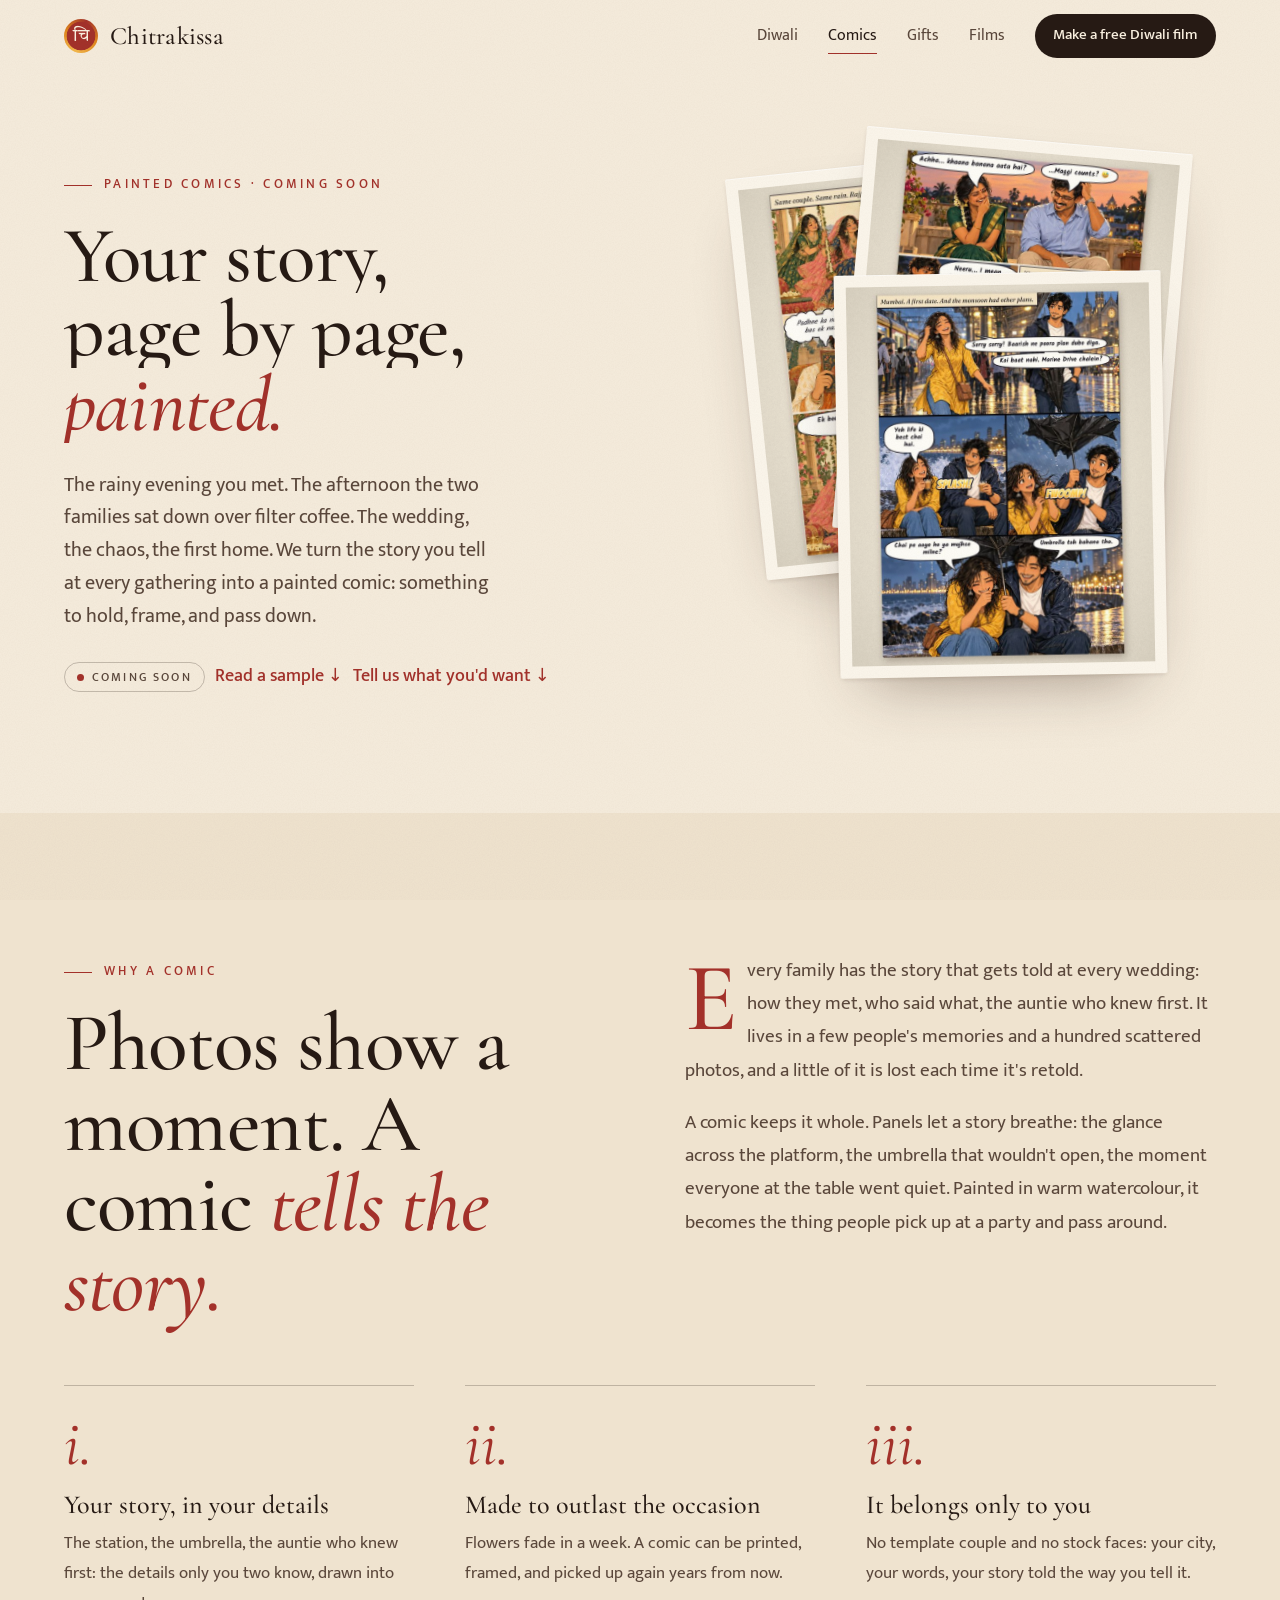
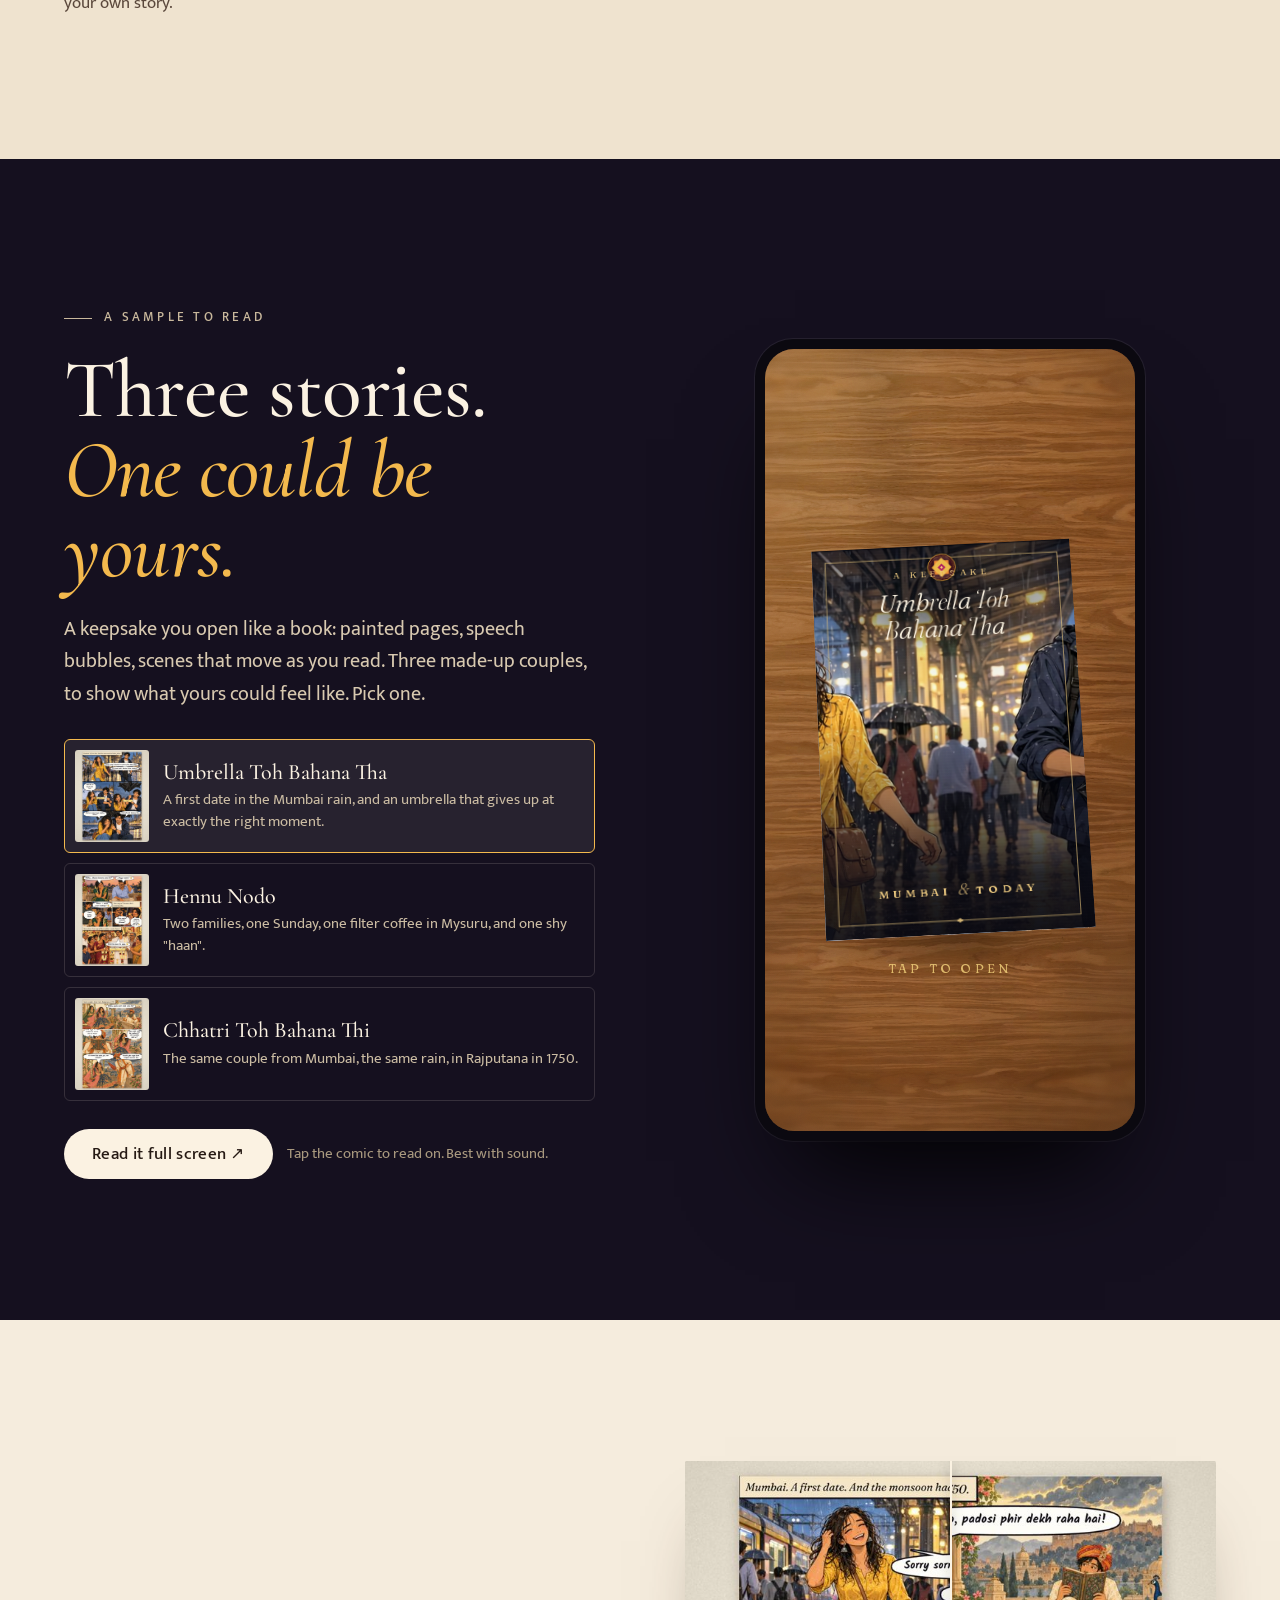
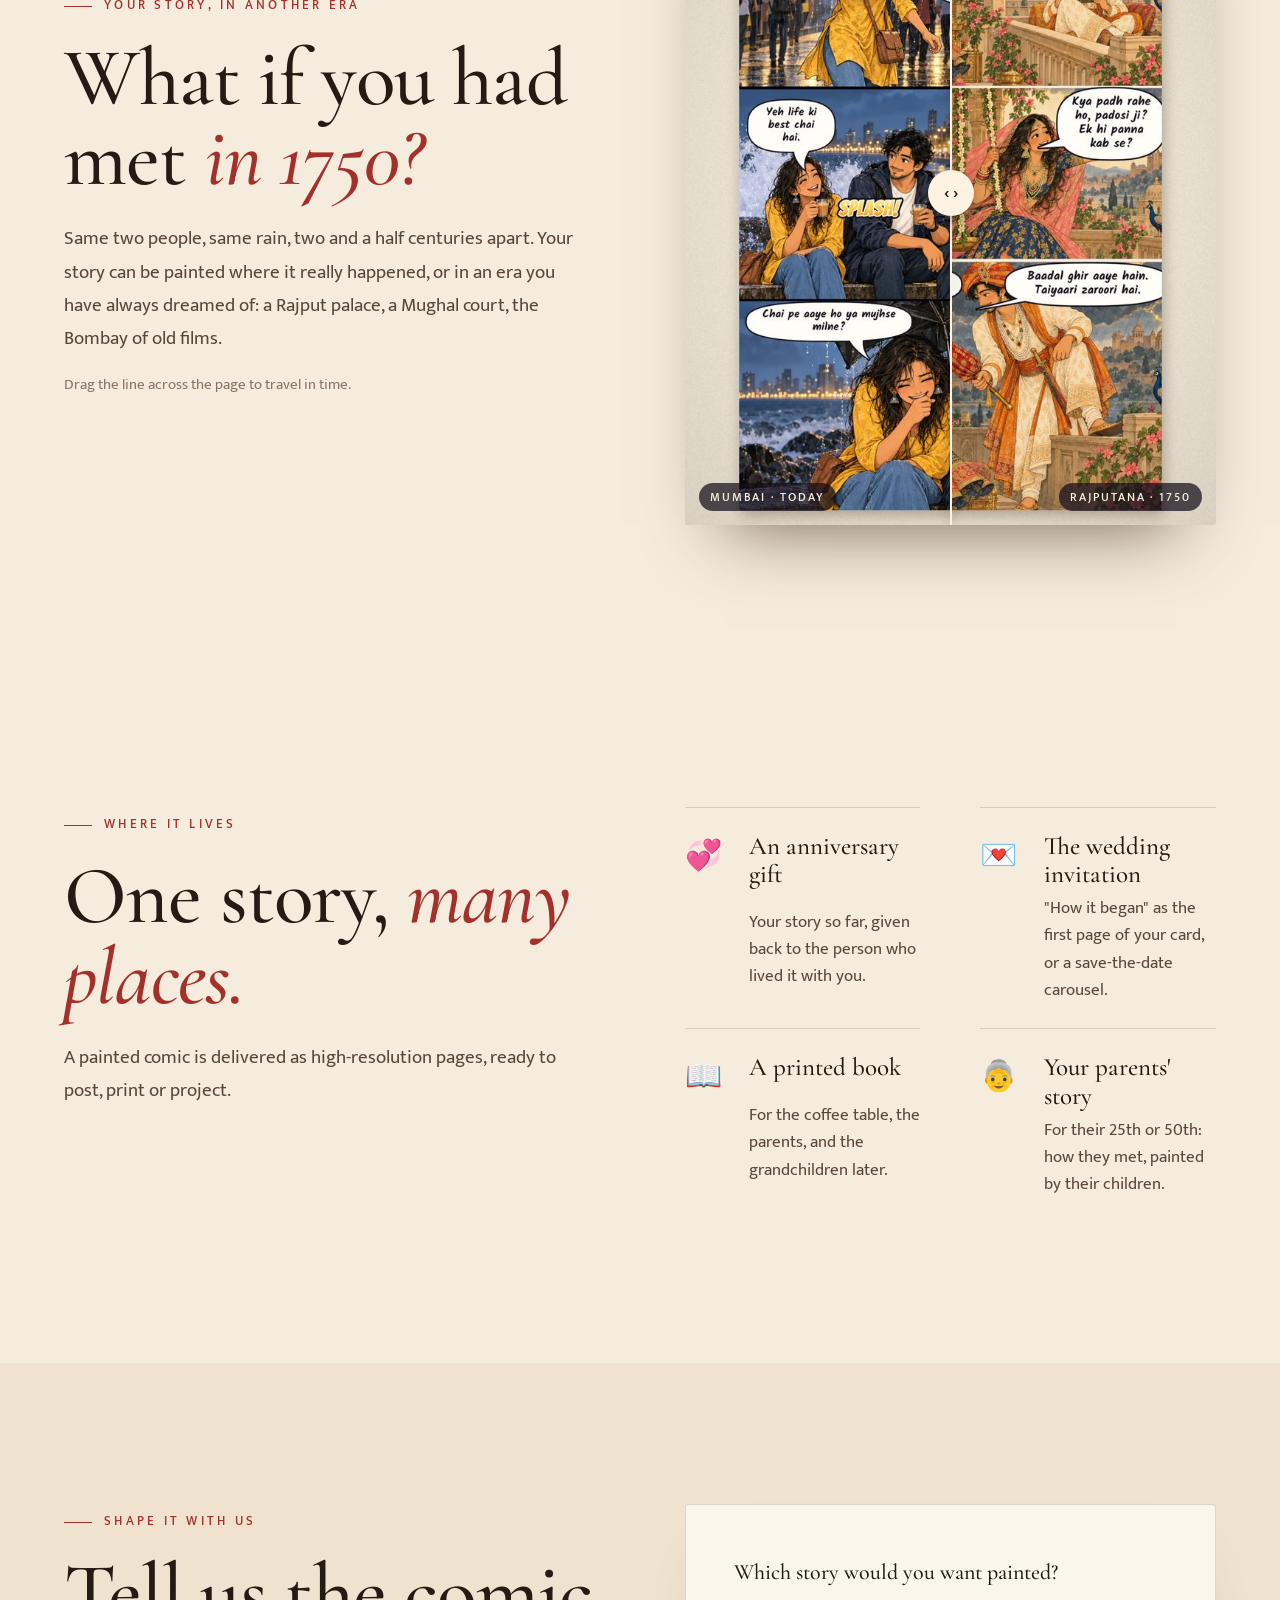
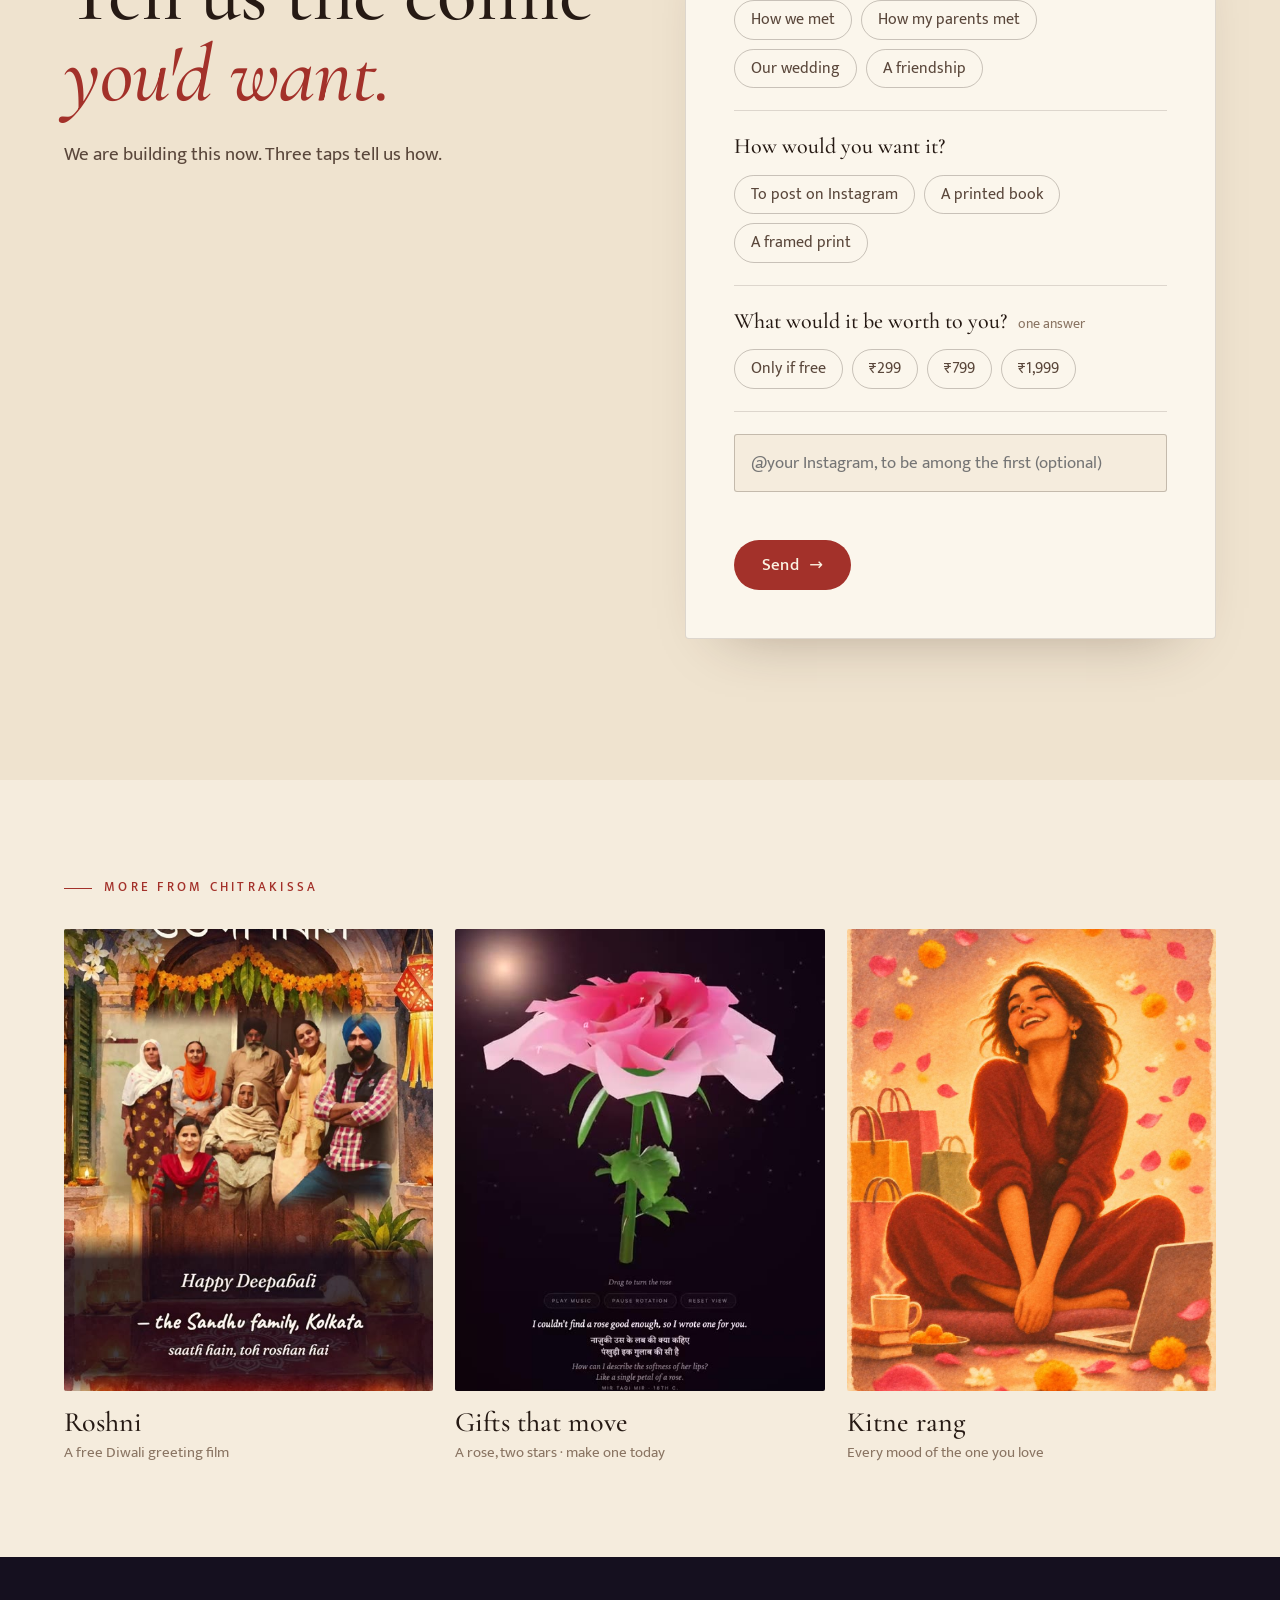
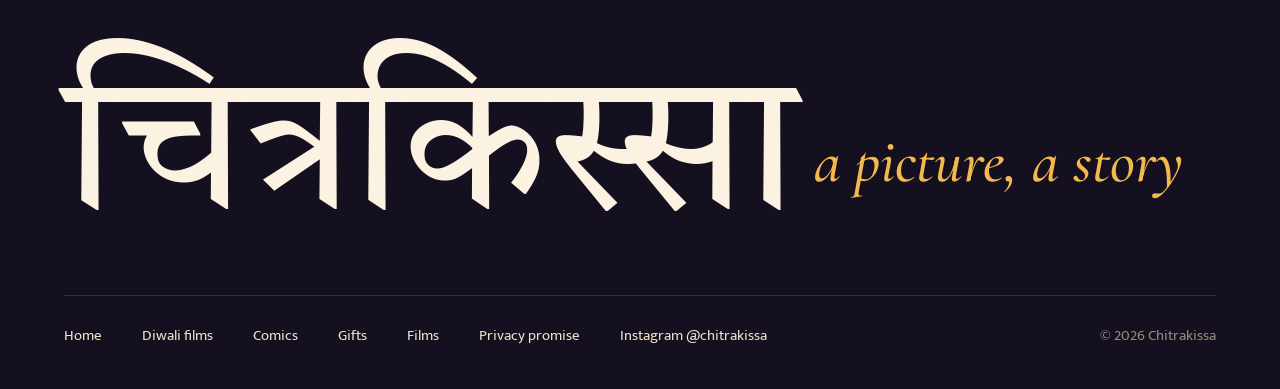
==== commit a2bfc46f: "Leaner pages; clearer feedback; the diya gift removed" ====
--- a/comics.html
+++ b/comics.html
@@ -128,34 +128,23 @@
     <div class="uses">
       <div class="rv"><i>💞</i><b>An anniversary gift</b><span>Your story so far, given back to the person who lived it with you.</span></div>
       <div class="rv"><i>💌</i><b>The wedding invitation</b><span>"How it began" as the first page of your card, or a save-the-date carousel.</span></div>
-      <div class="rv"><i>🎉</i><b>Sangeet &amp; reception screens</b><span>Pages on the big screen while the families fill the room.</span></div>
       <div class="rv"><i>📖</i><b>A printed book</b><span>For the coffee table, the parents, and the grandchildren later.</span></div>
-      <div class="rv"><i>🖼️</i><b>A framed page</b><span>The one panel that is the whole story, on the wall.</span></div>
-      <div class="rv"><i>📱</i><b>The announcement</b><span>Your engagement, told as a carousel instead of a ring photo.</span></div>
       <div class="rv"><i>👵</i><b>Your parents' story</b><span>For their 25th or 50th: how they met, painted by their children.</span></div>
-      <div class="rv"><i>🧸</i><b>A bedtime story</b><span>Your child as the hero of a story of their own.</span></div>
     </div>
   </div>
 </div></section>
 
 <section class="pad band" id="tell"><div class="wrap two">
   <div class="sticky"><span class="kicker c">Shape it with us</span><h2 class="display-l" style="margin:20px 0 24px">Tell us the comic <em>you'd want.</em></h2>
-    <p class="body-l">We are building this now, and your answers decide how: which stories, which formats, how it should look, and what it should cost. Leave your Instagram handle and you'll be among the first we make one for.</p></div>
+    <p class="body-l">We are building this now. Three taps tell us how.</p></div>
   <form class="ask" data-voice="comic" data-thanks="Thank you. Your answers shape the first comics we make, and if you left your handle, we'll write to you first.">
     <div class="q"><p>Which story would you want painted?</p><div class="chips" data-q="story">
-      <button type="button" class="chip" aria-pressed="false" data-v="our_love_story">How we met</button><button type="button" class="chip" aria-pressed="false" data-v="how_parents_met">How my parents met</button><button type="button" class="chip" aria-pressed="false" data-v="our_wedding">Our wedding</button><button type="button" class="chip" aria-pressed="false" data-v="friendship">A friendship</button><button type="button" class="chip" aria-pressed="false" data-v="a_trip">A trip we took</button><button type="button" class="chip" aria-pressed="false" data-v="family_history">Our family's history</button><button type="button" class="chip" aria-pressed="false" data-v="for_my_kids">A story for my kids</button></div></div>
-    <div class="q"><p>Where, or when, should it be set?</p><div class="chips" data-q="era">
-      <button type="button" class="chip" aria-pressed="false" data-v="where_it_happened">Where it really happened</button><button type="button" class="chip" aria-pressed="false" data-v="rajput_1750">Rajputana, 1750</button><button type="button" class="chip" aria-pressed="false" data-v="mughal">A Mughal court</button><button type="button" class="chip" aria-pressed="false" data-v="bombay_old_films">Old Bombay films</button><button type="button" class="chip" aria-pressed="false" data-v="calcutta_1920s">Calcutta, 1920s</button><button type="button" class="chip" aria-pressed="false" data-v="surprise_me">Surprise us</button></div></div>
-    <div class="q"><p>Should the characters look like you?</p><div class="chips" data-q="likeness" data-one>
-      <button type="button" class="chip" aria-pressed="false" data-v="like_us">Yes, painted from our photos</button><button type="button" class="chip" aria-pressed="false" data-v="feel_like_us">No photos, just characters that feel like us</button></div></div>
+      <button type="button" class="chip" aria-pressed="false" data-v="our_love_story">How we met</button><button type="button" class="chip" aria-pressed="false" data-v="how_parents_met">How my parents met</button><button type="button" class="chip" aria-pressed="false" data-v="our_wedding">Our wedding</button><button type="button" class="chip" aria-pressed="false" data-v="friendship">A friendship</button></div></div>
     <div class="q"><p>How would you want it?</p><div class="chips" data-q="format">
-      <button type="button" class="chip" aria-pressed="false" data-v="carousel">Instagram carousel</button><button type="button" class="chip" aria-pressed="false" data-v="printed_book">A printed book</button><button type="button" class="chip" aria-pressed="false" data-v="framed_print">A framed print</button><button type="button" class="chip" aria-pressed="false" data-v="wedding_invite">Part of our wedding invite</button><button type="button" class="chip" aria-pressed="false" data-v="animated_film">As a painted film</button></div></div>
-    <div class="q"><p>For which occasion?</p><div class="chips" data-q="occasion">
-      <button type="button" class="chip" aria-pressed="false" data-v="anniversary">Anniversary</button><button type="button" class="chip" aria-pressed="false" data-v="wedding">Wedding</button><button type="button" class="chip" aria-pressed="false" data-v="proposal">Proposal</button><button type="button" class="chip" aria-pressed="false" data-v="birthday">Birthday</button><button type="button" class="chip" aria-pressed="false" data-v="valentines">Valentine's</button><button type="button" class="chip" aria-pressed="false" data-v="parents">My parents' anniversary</button><button type="button" class="chip" aria-pressed="false" data-v="just_because">Just because</button></div></div>
+      <button type="button" class="chip" aria-pressed="false" data-v="carousel">To post on Instagram</button><button type="button" class="chip" aria-pressed="false" data-v="printed_book">A printed book</button><button type="button" class="chip" aria-pressed="false" data-v="framed_print">A framed print</button></div></div>
     <div class="q"><p>What would it be worth to you? <small>one answer</small></p><div class="chips" data-q="price" data-one>
-      <button type="button" class="chip" aria-pressed="false" data-v="free_only">Only if free</button><button type="button" class="chip" aria-pressed="false" data-v="299">₹299</button><button type="button" class="chip" aria-pressed="false" data-v="799">₹799</button><button type="button" class="chip" aria-pressed="false" data-v="1999">₹1,999</button><button type="button" class="chip" aria-pressed="false" data-v="4999+">₹4,999 or more, printed</button></div></div>
-    <div class="q" style="border-bottom:0"><p>Your story in one line?</p><textarea class="field" name="note" maxlength="400" placeholder="We met at a friend's wedding in Pune, and he spilled chai on me… (optional)"></textarea>
-      <input class="field" name="ig" maxlength="40" placeholder="@your Instagram, to be among the first (optional)" style="margin-top:10px" autocapitalize="off"></div>
+      <button type="button" class="chip" aria-pressed="false" data-v="free_only">Only if free</button><button type="button" class="chip" aria-pressed="false" data-v="299">₹299</button><button type="button" class="chip" aria-pressed="false" data-v="799">₹799</button><button type="button" class="chip" aria-pressed="false" data-v="1999">₹1,999</button></div></div>
+    <div class="q" style="border-bottom:0"><input class="field" name="ig" maxlength="40" placeholder="@your Instagram, to be among the first (optional)" autocapitalize="off"></div>
     <div class="send"><button class="btn red" type="submit">Send <span class="ar">→</span></button><span class="ok" role="status"></span></div>
   </form>
 </div></section>
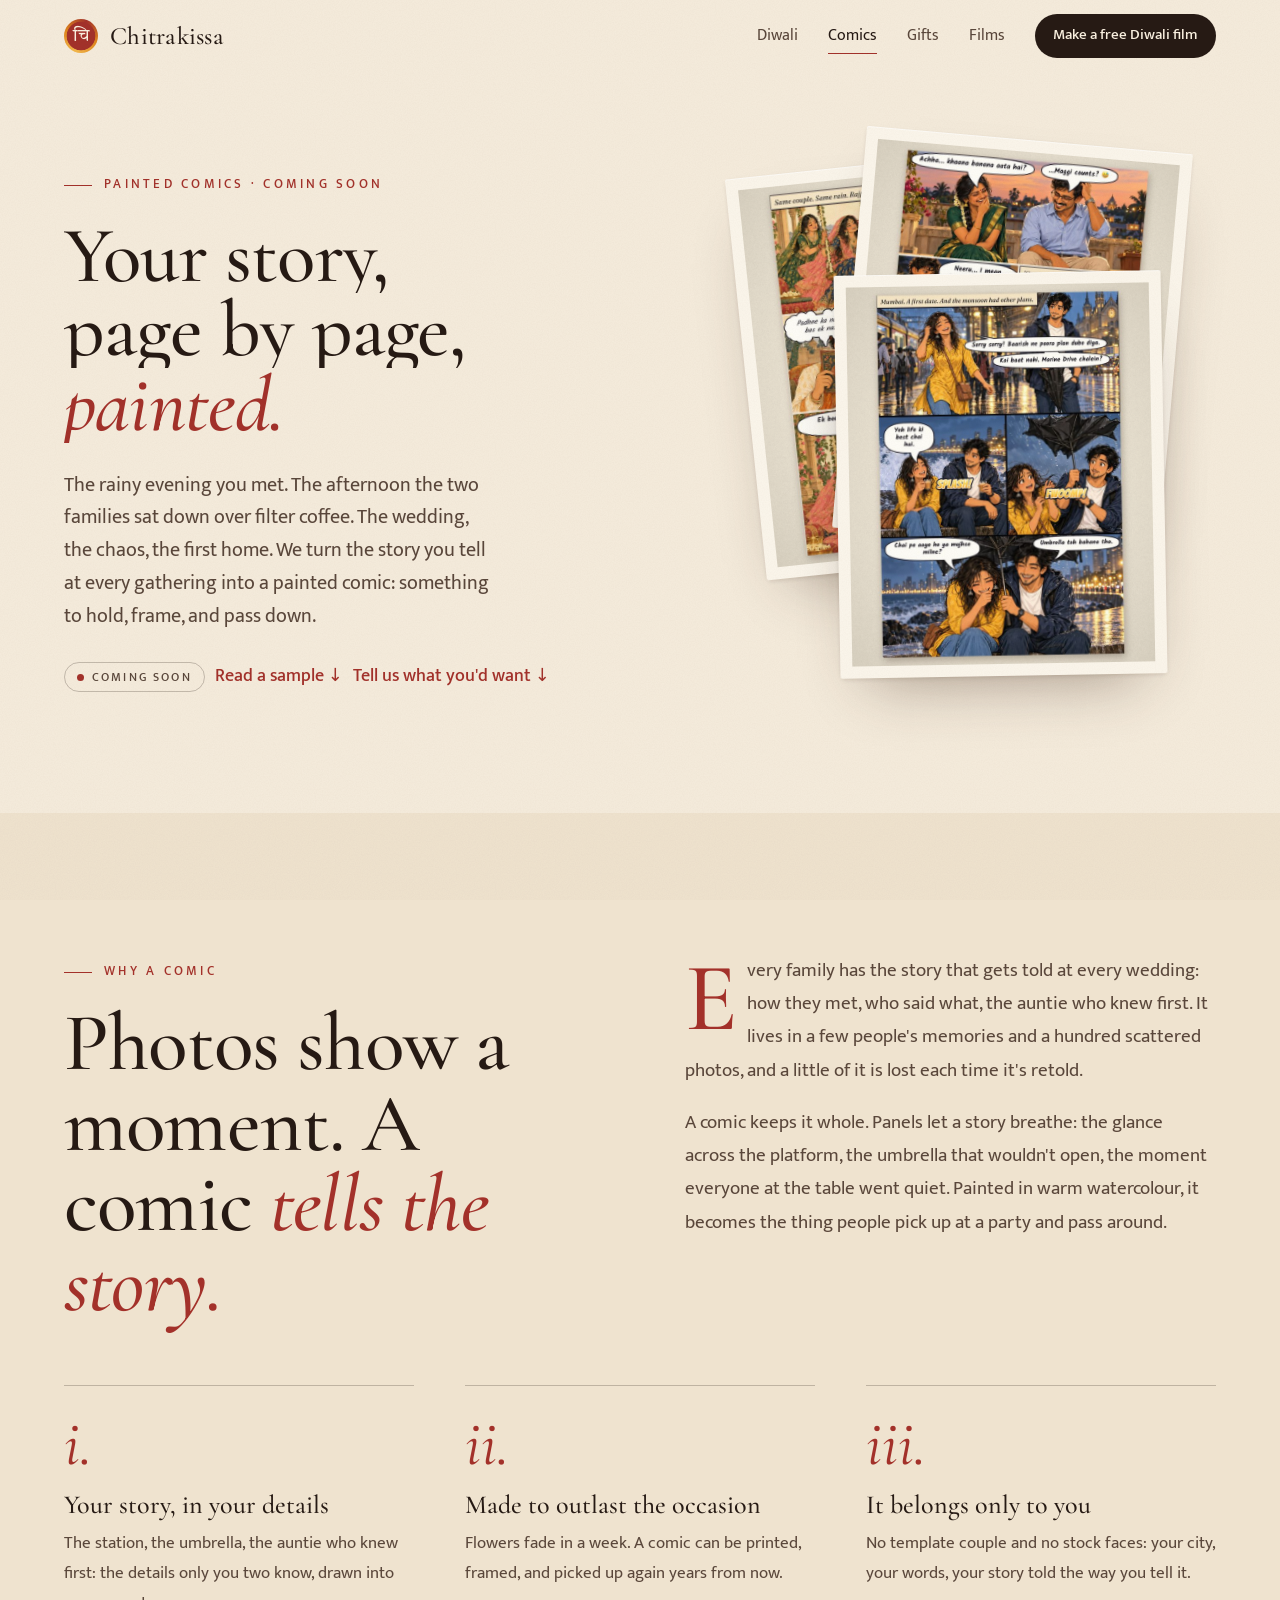
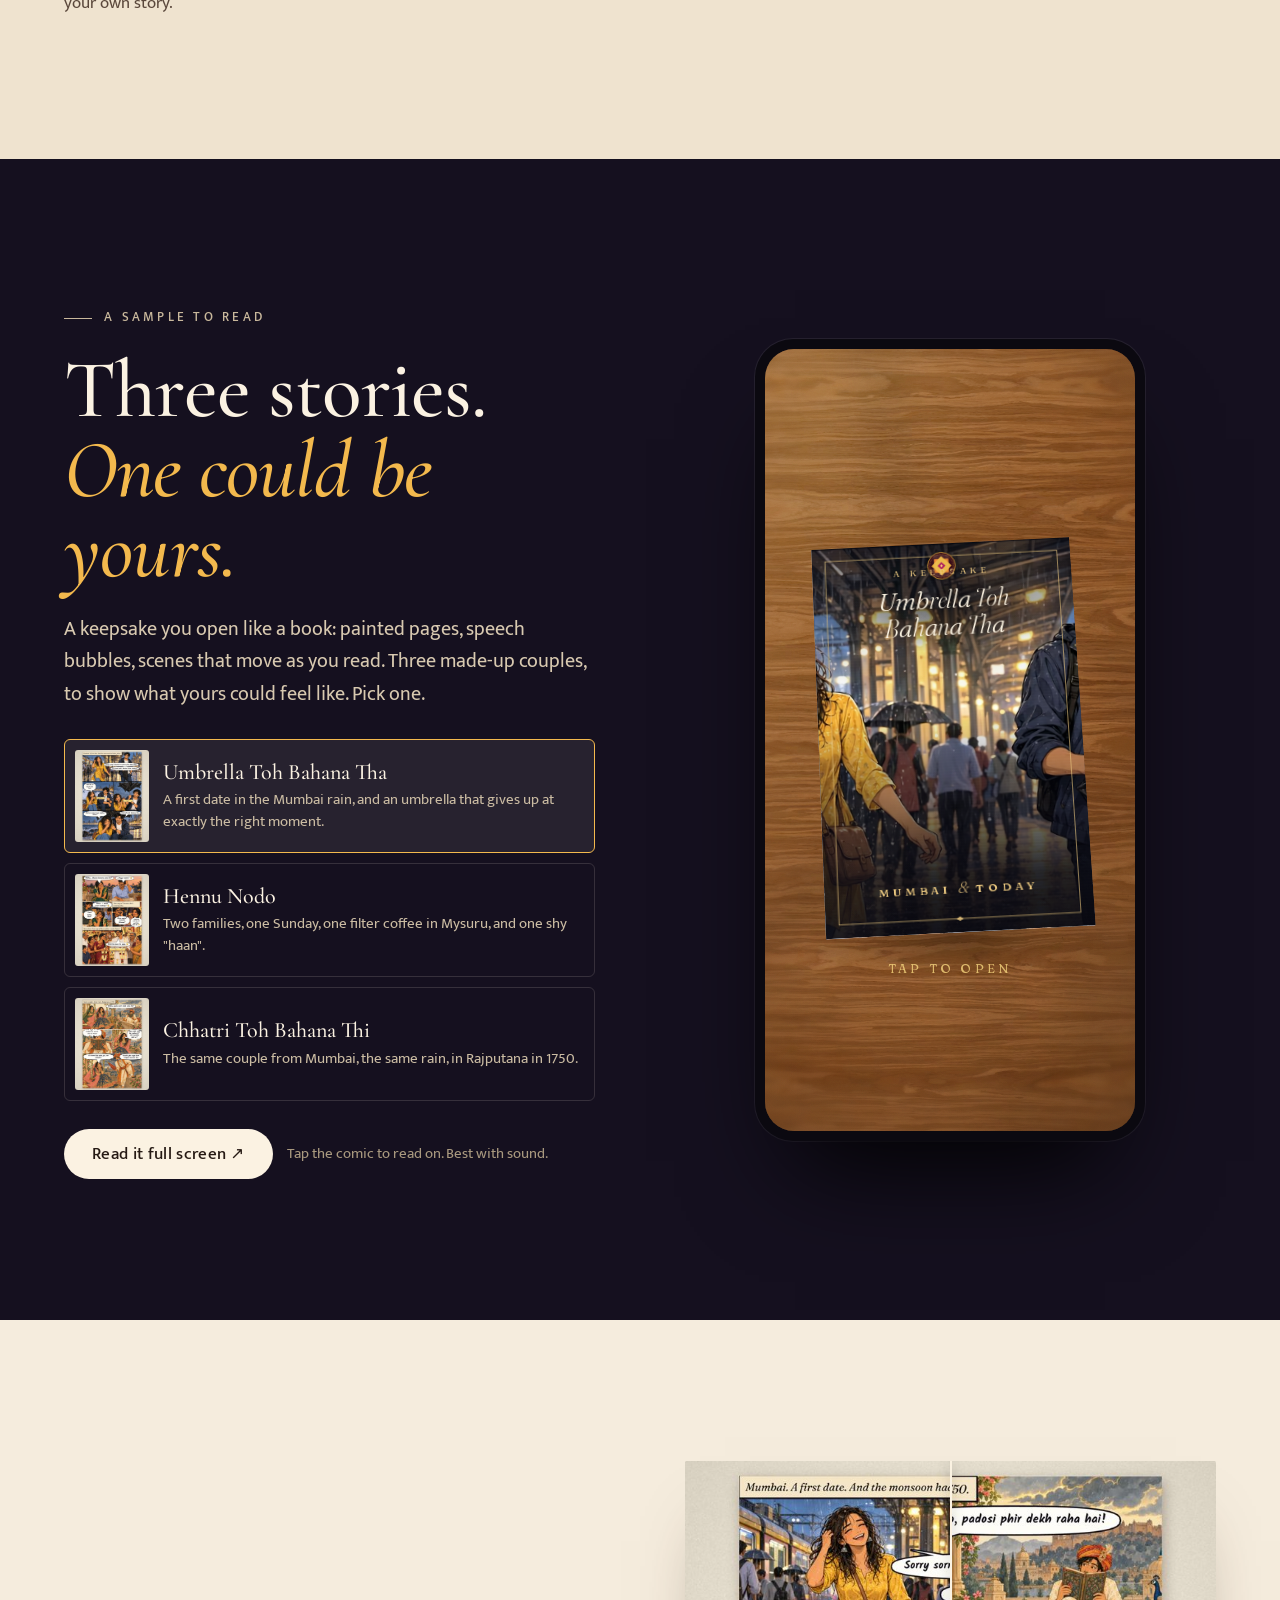
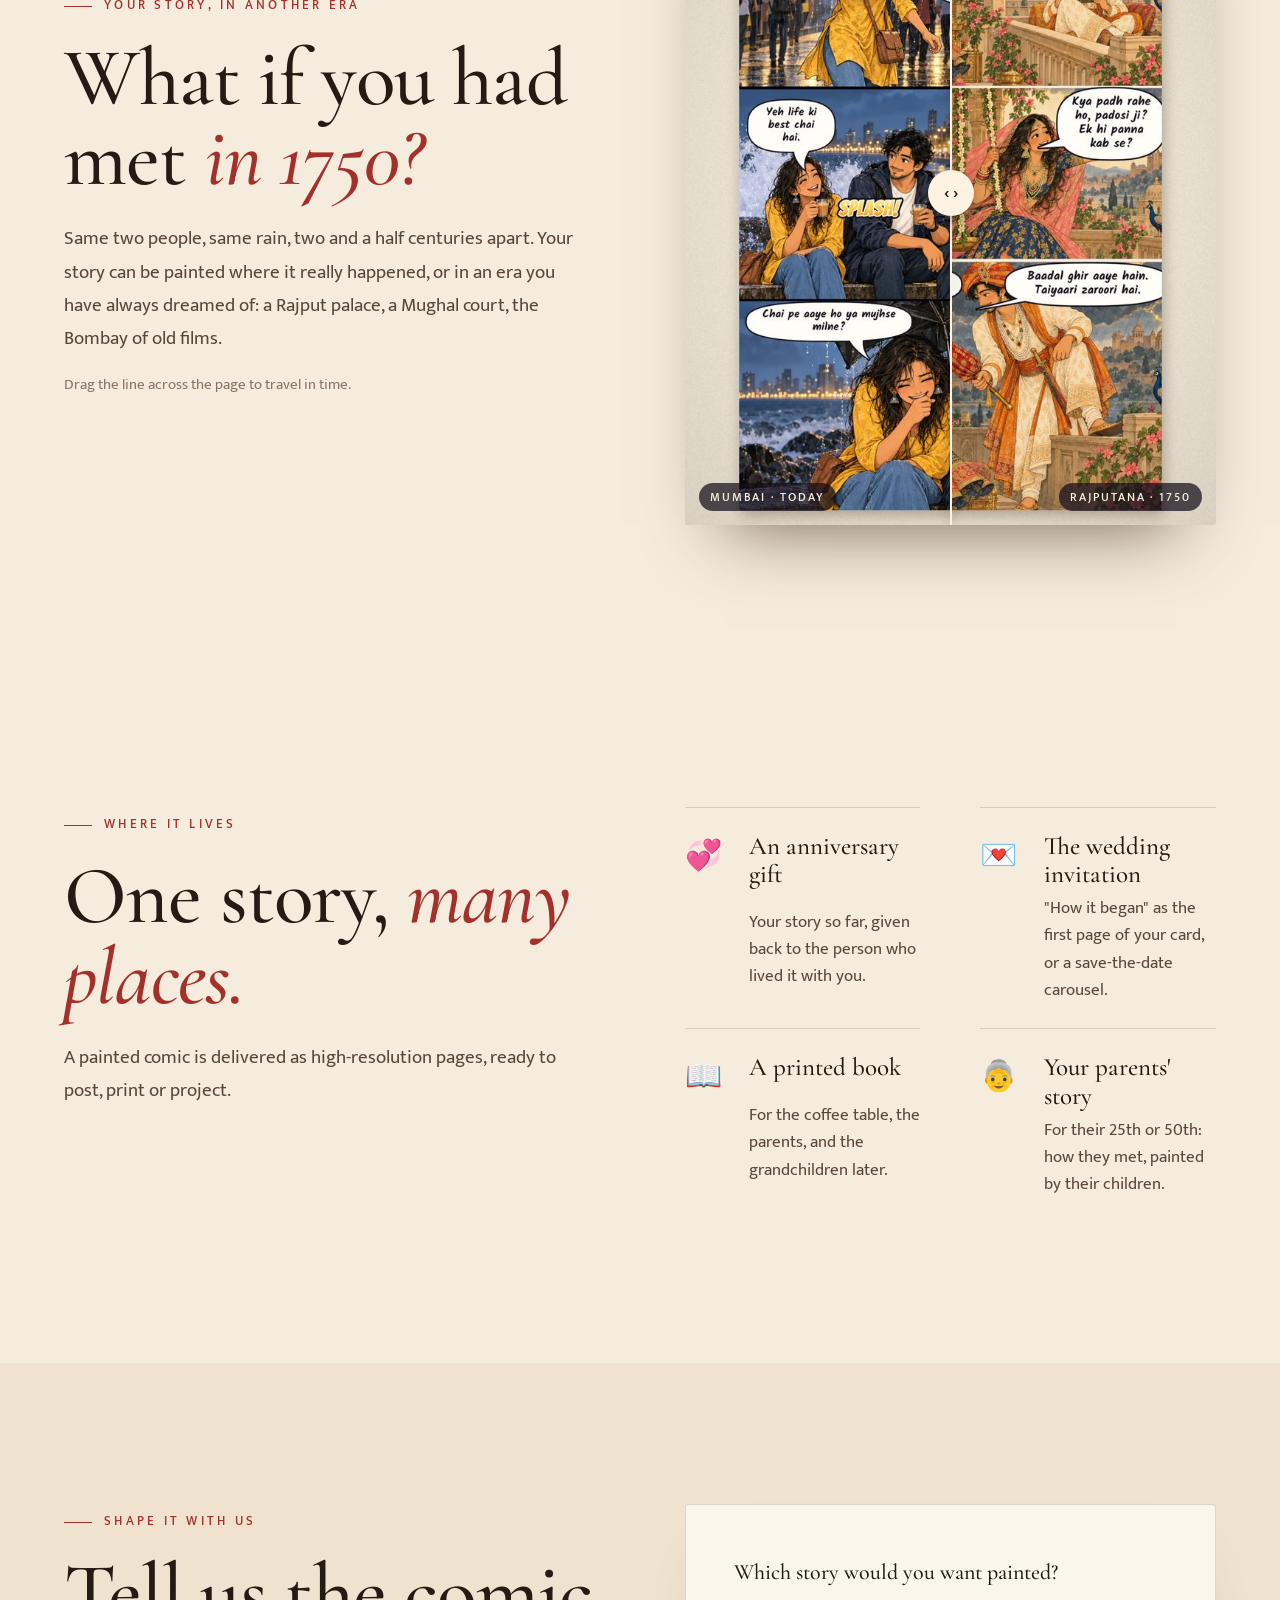
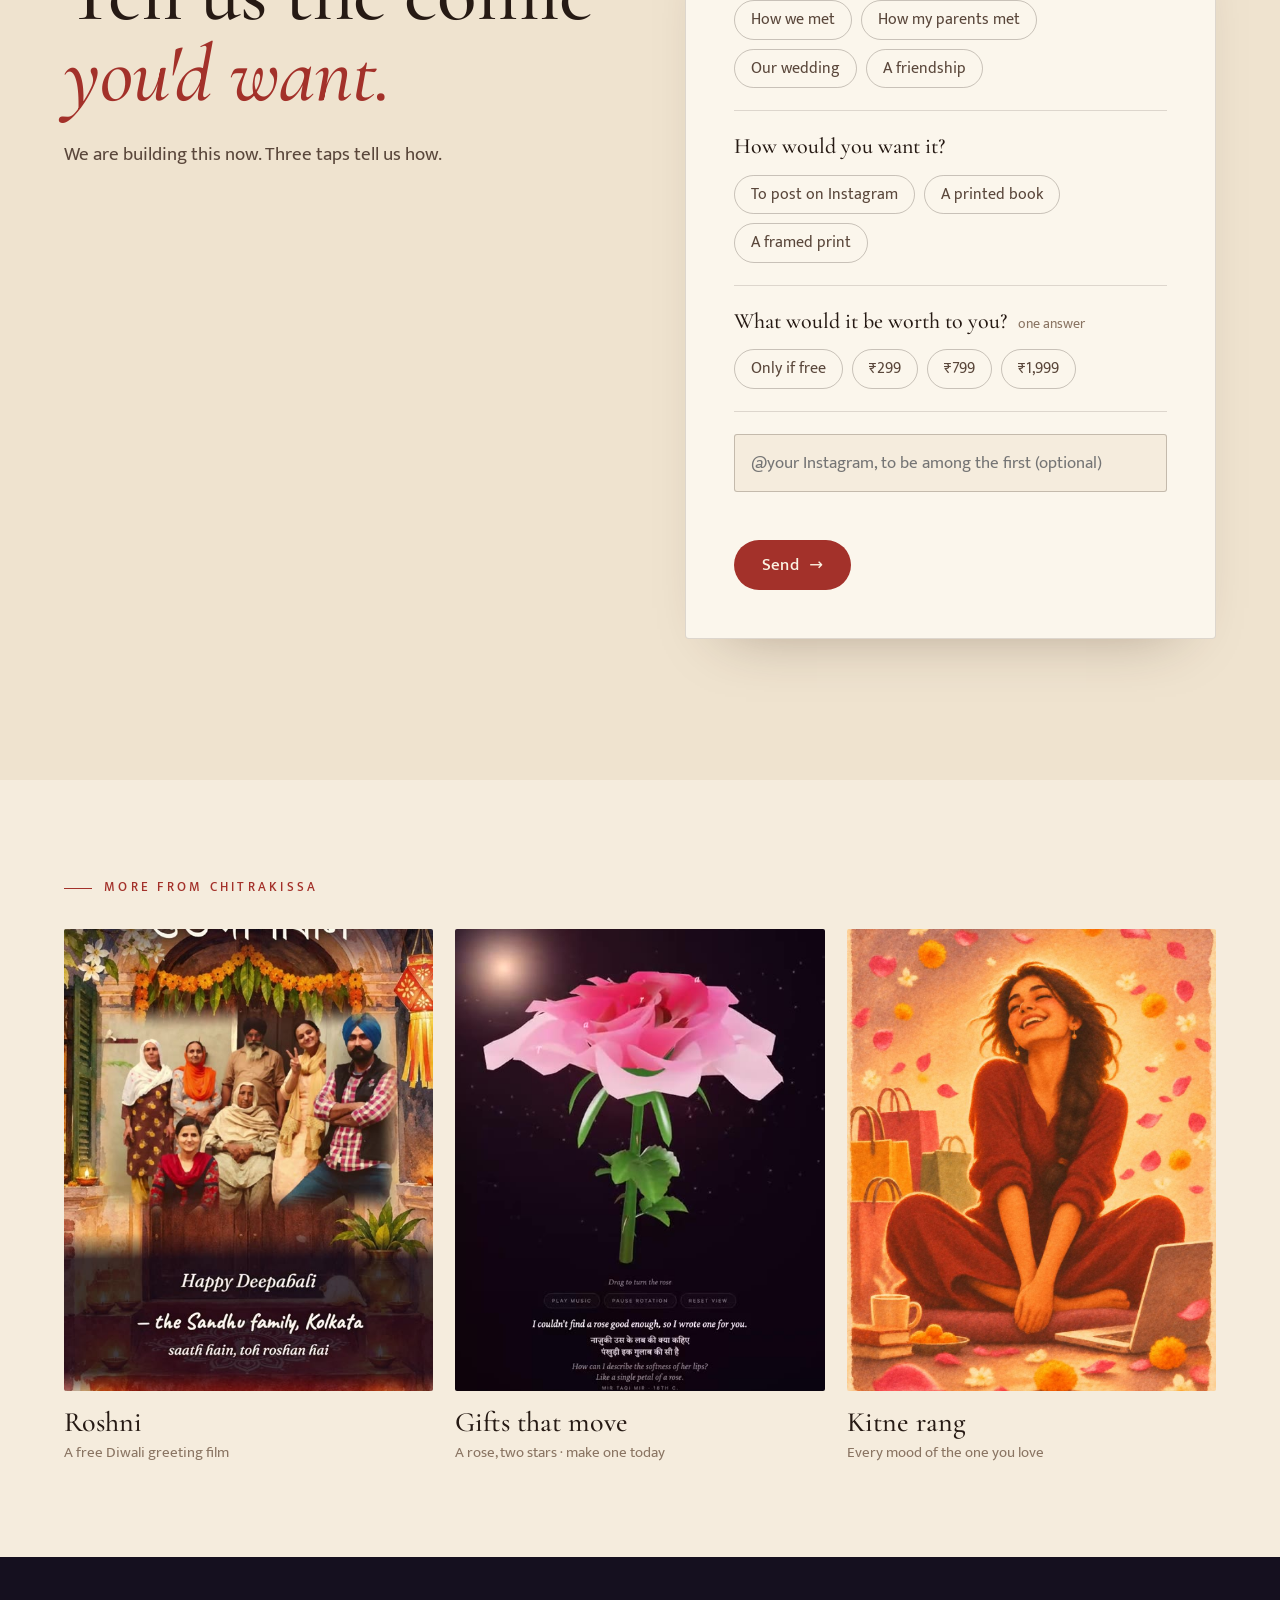
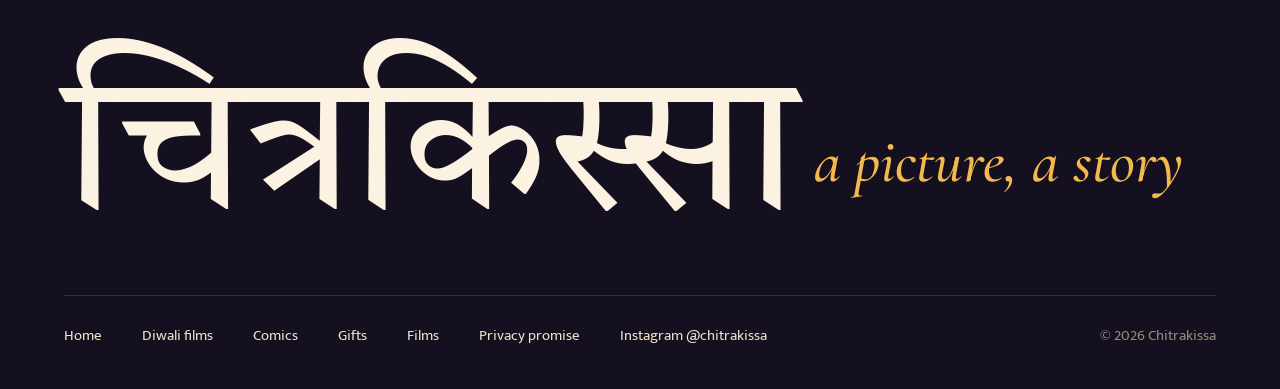
==== commit 05ca9cc6: "Anonymous visit counts; the film banner shows the film's real state" ====
--- a/comics.html
+++ b/comics.html
@@ -179,5 +179,6 @@
 const era = document.getElementById('era'), rng = era.querySelector('input');
 rng.addEventListener('input', () => era.style.setProperty('--x', rng.value + '%'));
 </script>
+<script src="t.js" defer></script>
 </body>
 </html>
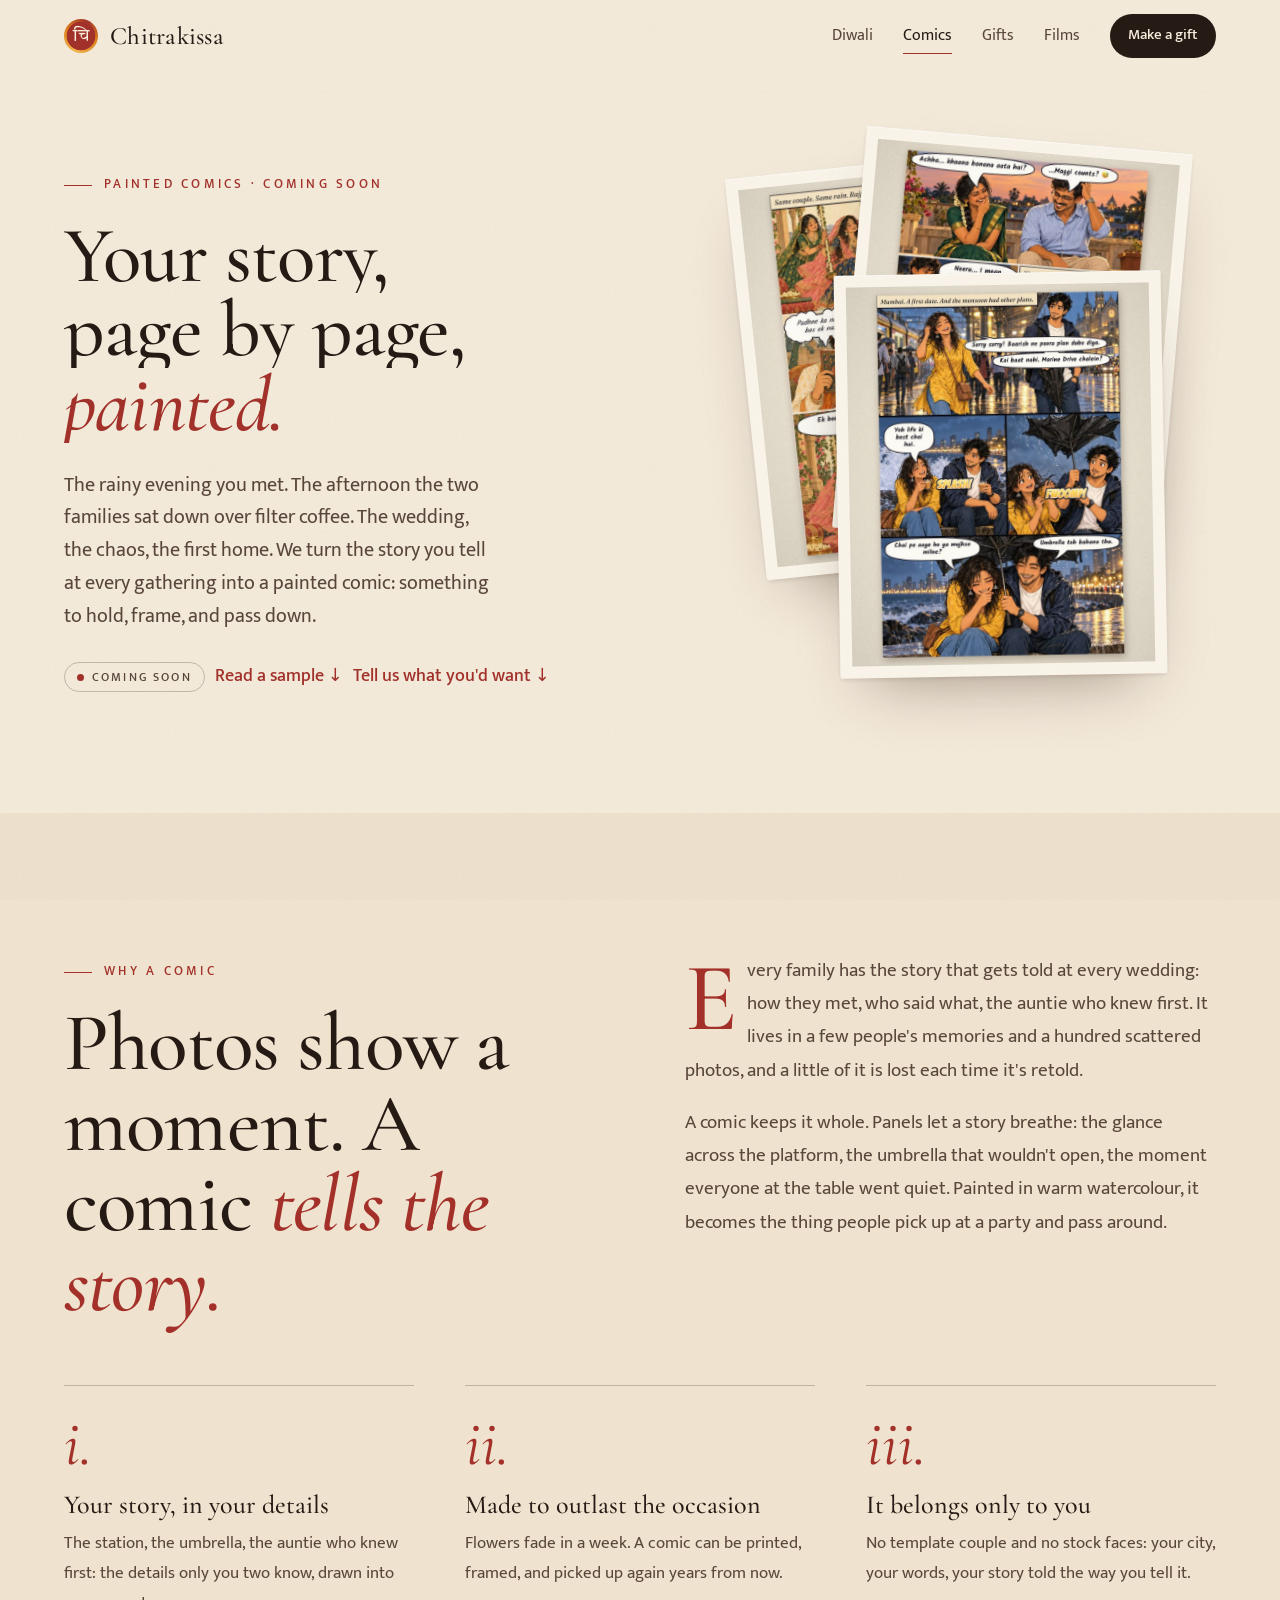
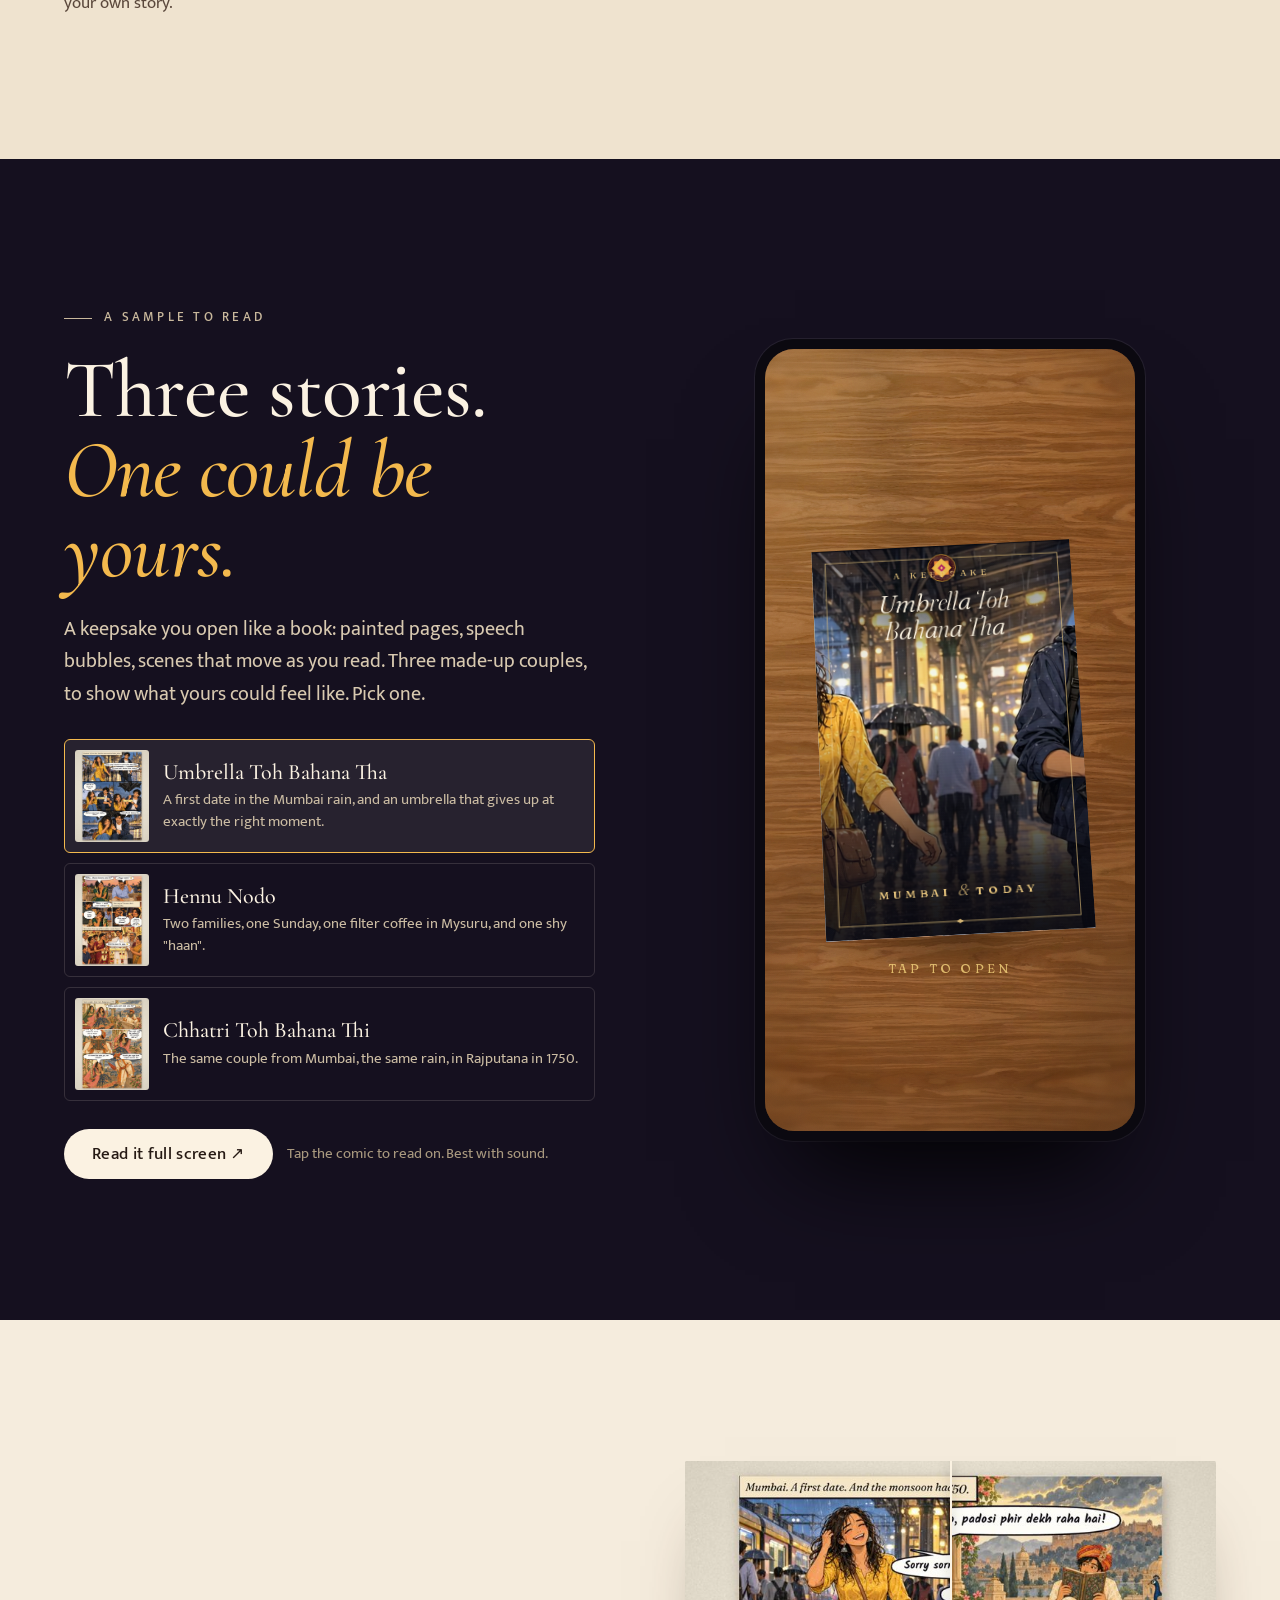
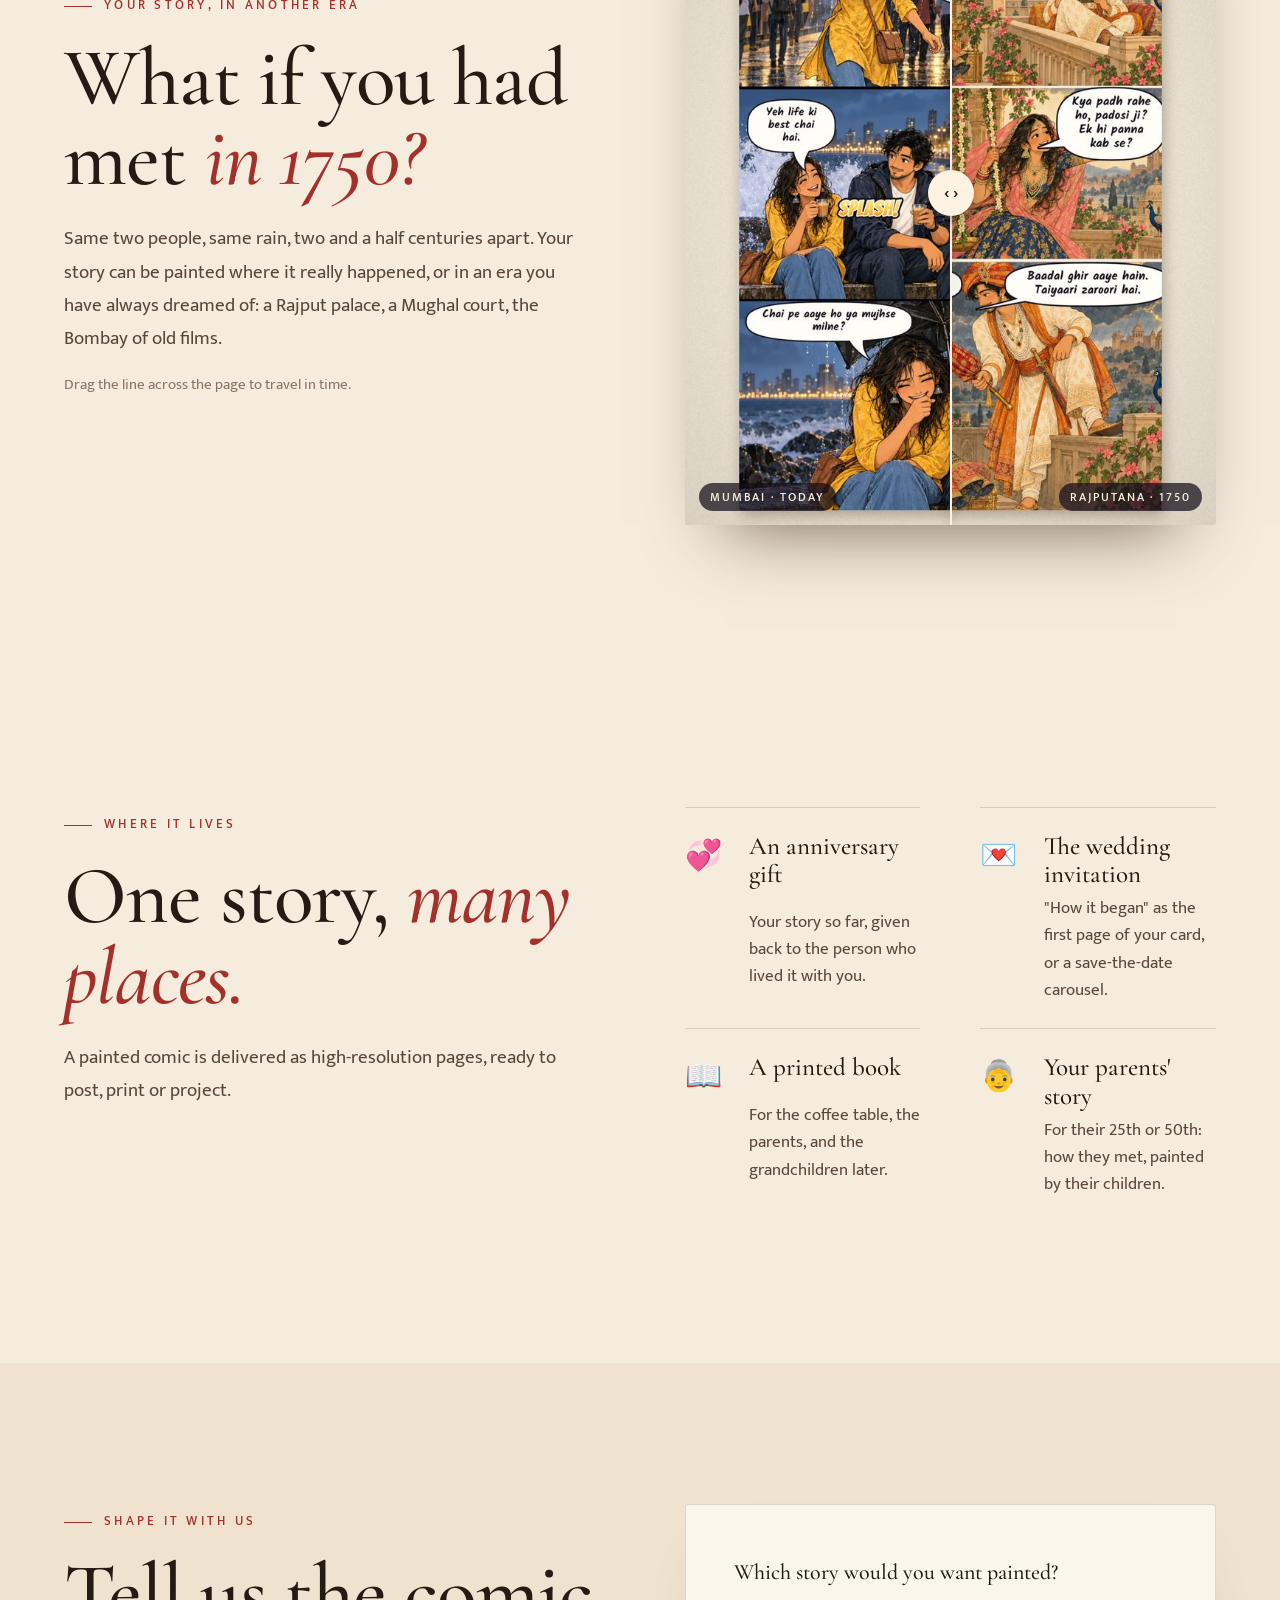
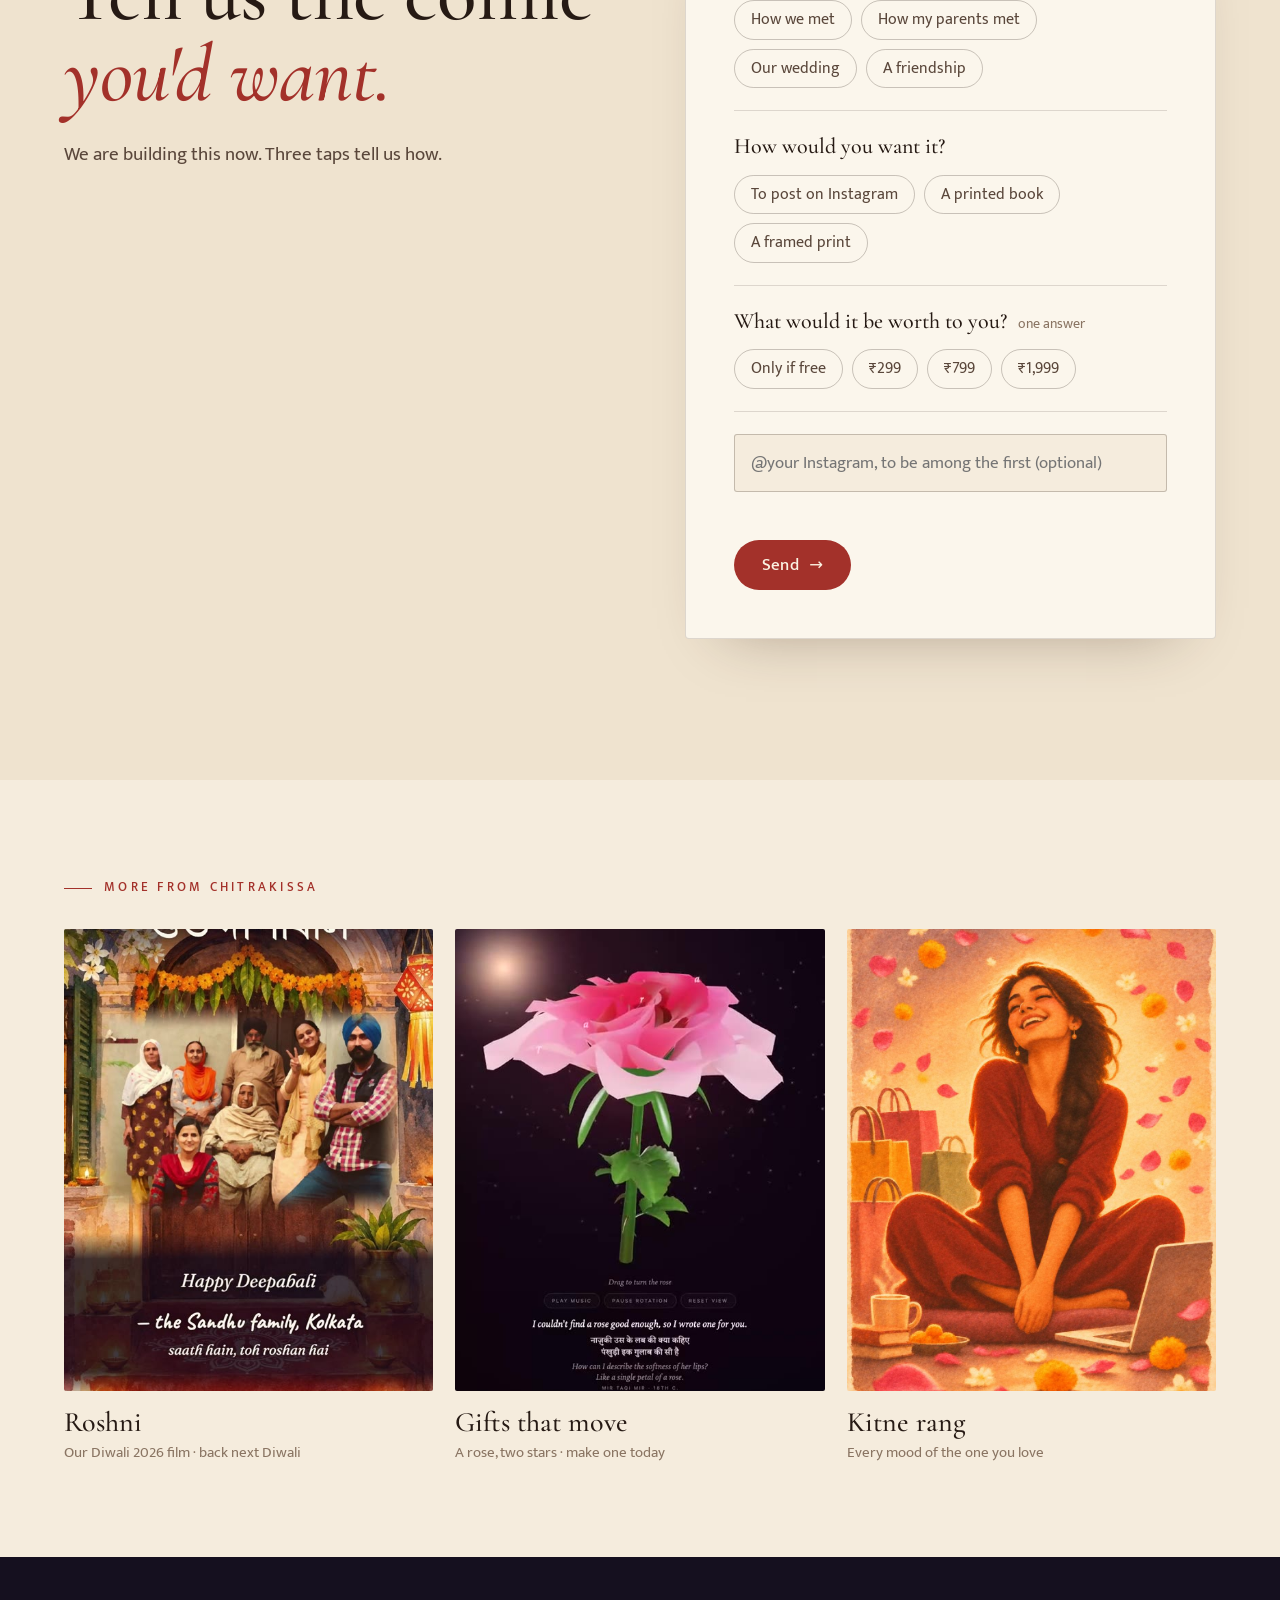
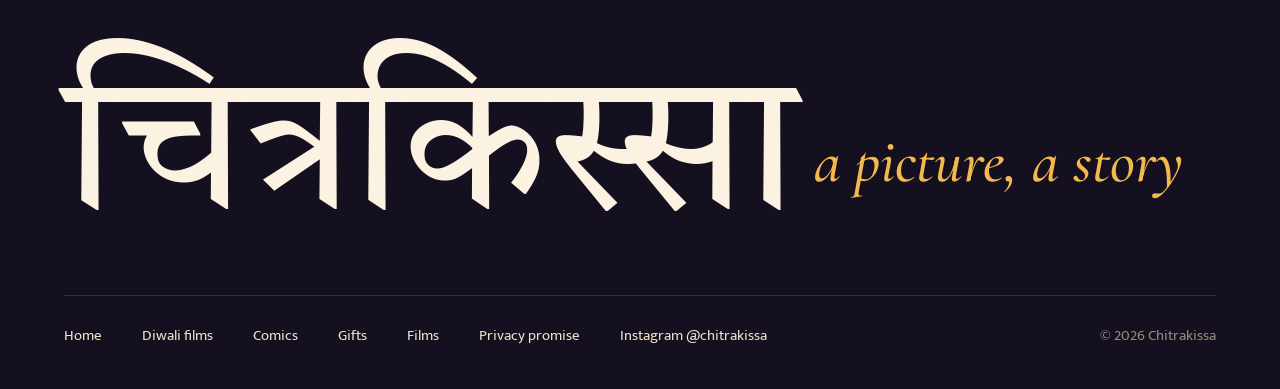
==== commit d6e5d425: "Roshni rests after Diwali 2026: the Diwali page becomes a gallery, gifts lead the home page" ====
--- a/comics.html
+++ b/comics.html
@@ -57,7 +57,7 @@
 <header class="nav"><div class="wrap">
   <a class="mark" href="./"><i>चि</i>Chitrakissa</a>
   <button class="menu" aria-label="Menu" aria-expanded="false"><span></span><span></span></button>
-  <nav><a href="diwali.html">Diwali</a><a href="comics.html" aria-current="page">Comics</a><a href="gifts.html">Gifts</a><a href="films.html">Films</a><a class="pill" href="diwali.html#roshni">Make a free Diwali film</a></nav>
+  <nav><a href="diwali.html">Diwali</a><a href="comics.html" aria-current="page">Comics</a><a href="gifts.html">Gifts</a><a href="films.html">Films</a><a class="pill" href="gifts.html">Make a gift</a></nav>
 </div></header>
 
 <section class="page-hero"><div class="wrap grid">
@@ -152,7 +152,7 @@
 <section class="pad-s"><div class="wrap">
   <span class="kicker c">More from Chitrakissa</span>
   <div class="more" style="margin-top:30px">
-    <a href="diwali.html"><div class="im"><img src="media/f_east.jpg" alt="A family together at their painted doorway on Diwali" loading="lazy"></div><b>Roshni</b><span>A free Diwali greeting film</span></a>
+    <a href="diwali.html"><div class="im"><img src="media/f_east.jpg" alt="A family together at their painted doorway on Diwali" loading="lazy"></div><b>Roshni</b><span>Our Diwali 2026 film · back next Diwali</span></a>
     <a href="gifts.html"><div class="im"><img src="media/gift_rose.jpg" alt="A glowing rose with a name drifting around it" loading="lazy"></div><b>Gifts that move</b><span>A rose, two stars · make one today</span></a>
     <a href="films.html"><div class="im"><img src="media/moods/centre.jpg" alt="A painted girl among her moods" loading="lazy"></div><b>Kitne rang</b><span>Every mood of the one you love</span></a>
   </div>
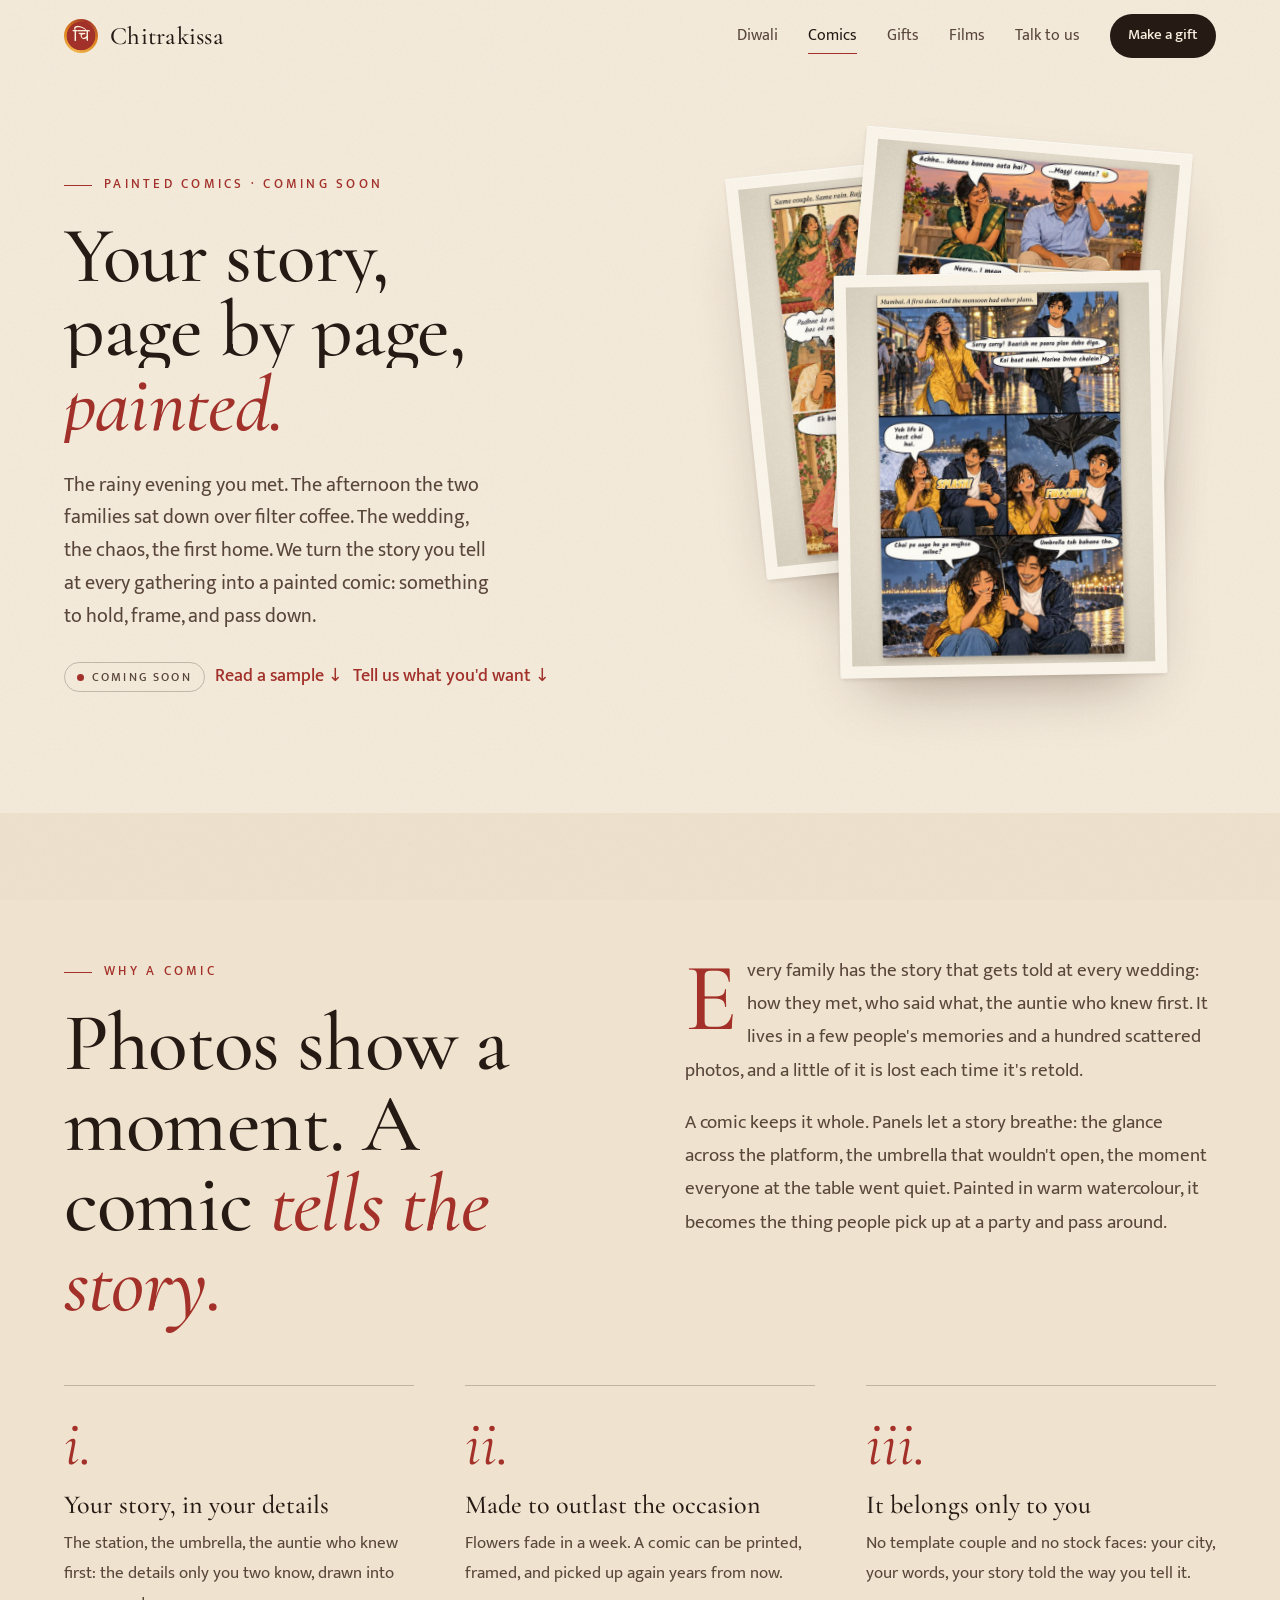
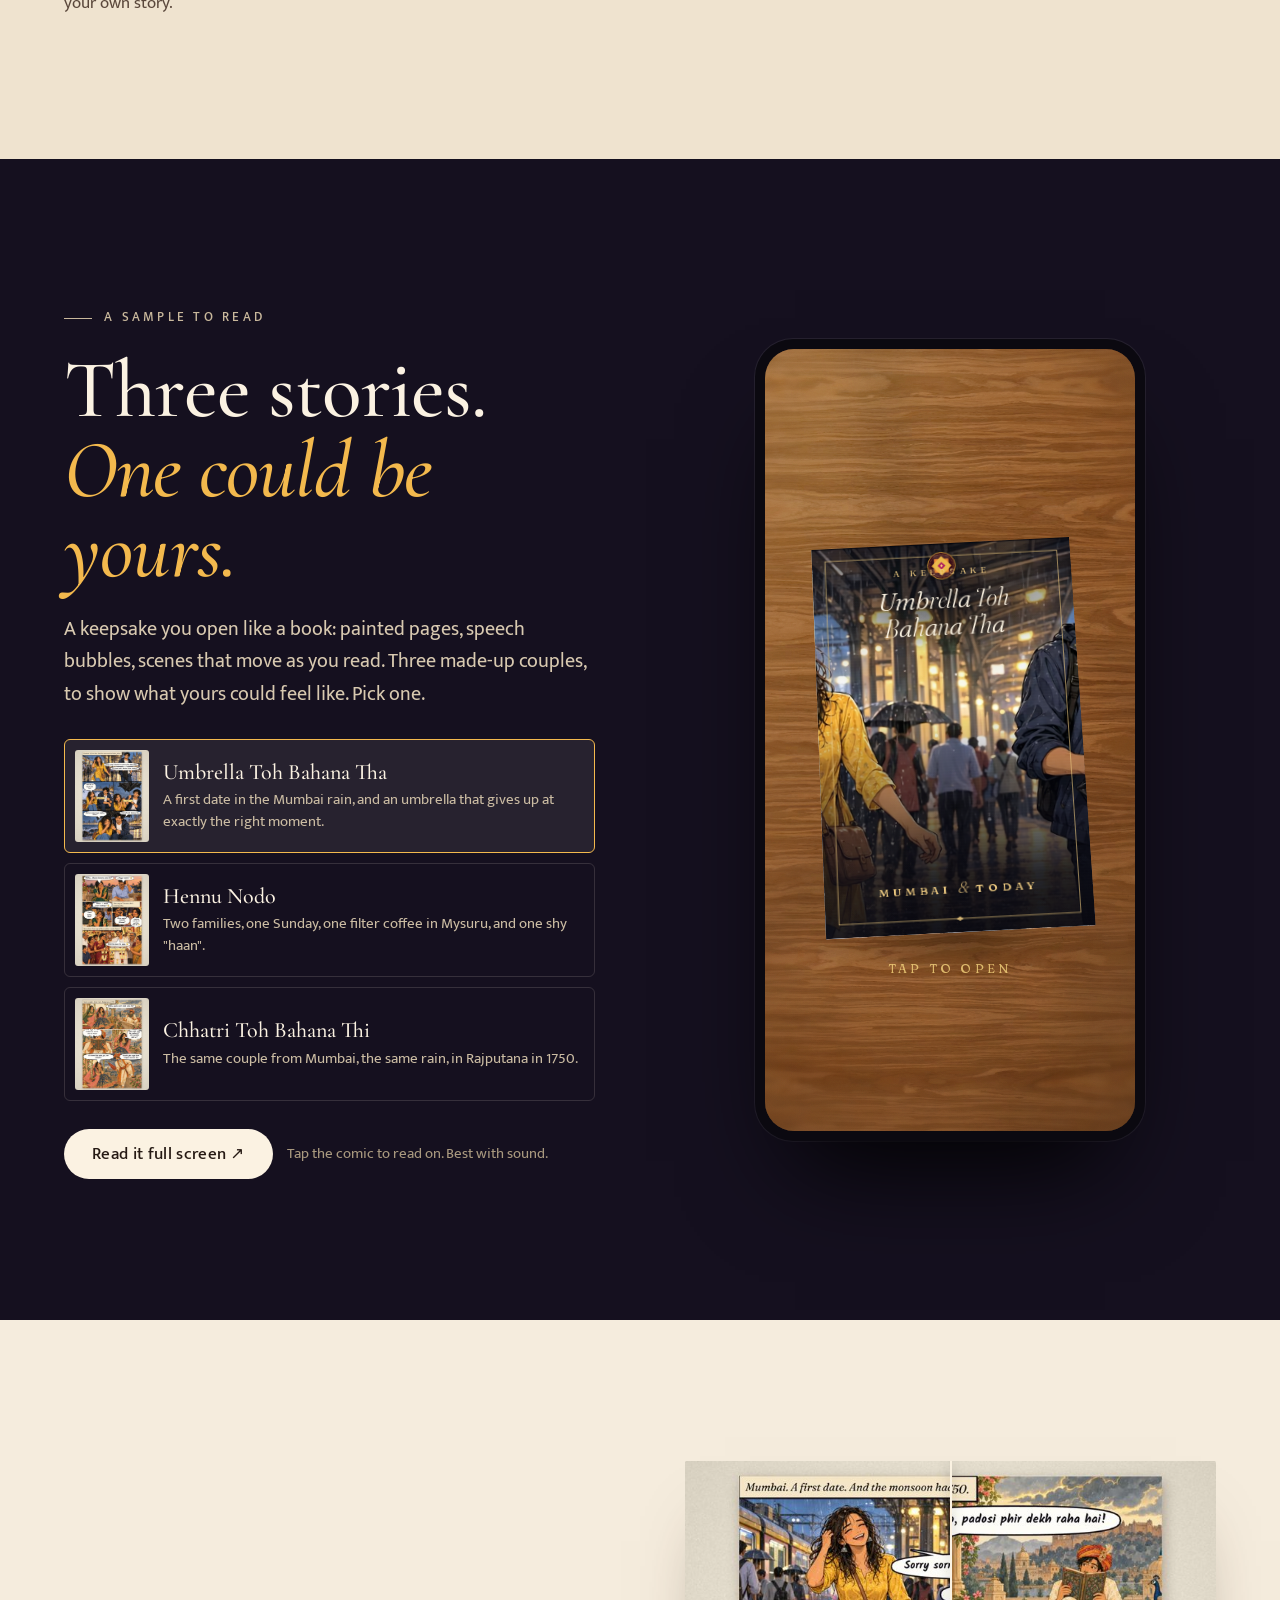
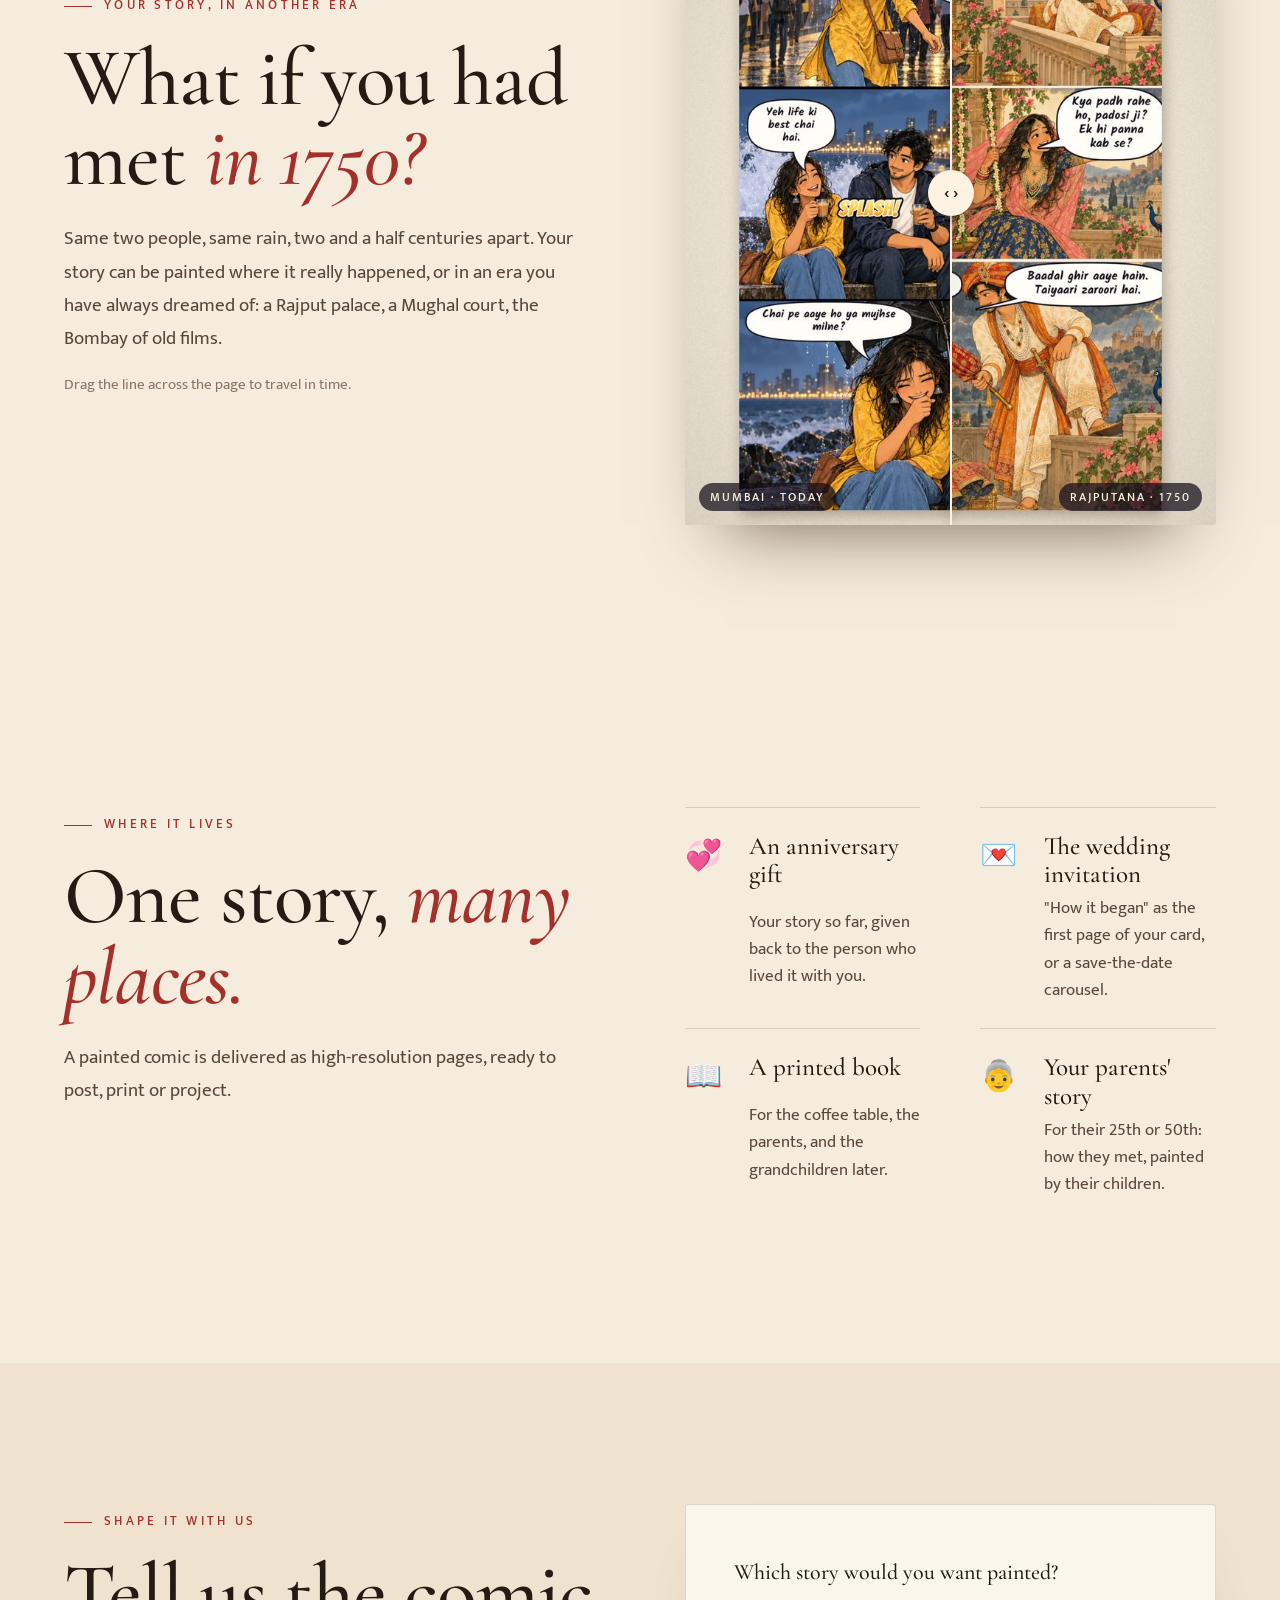
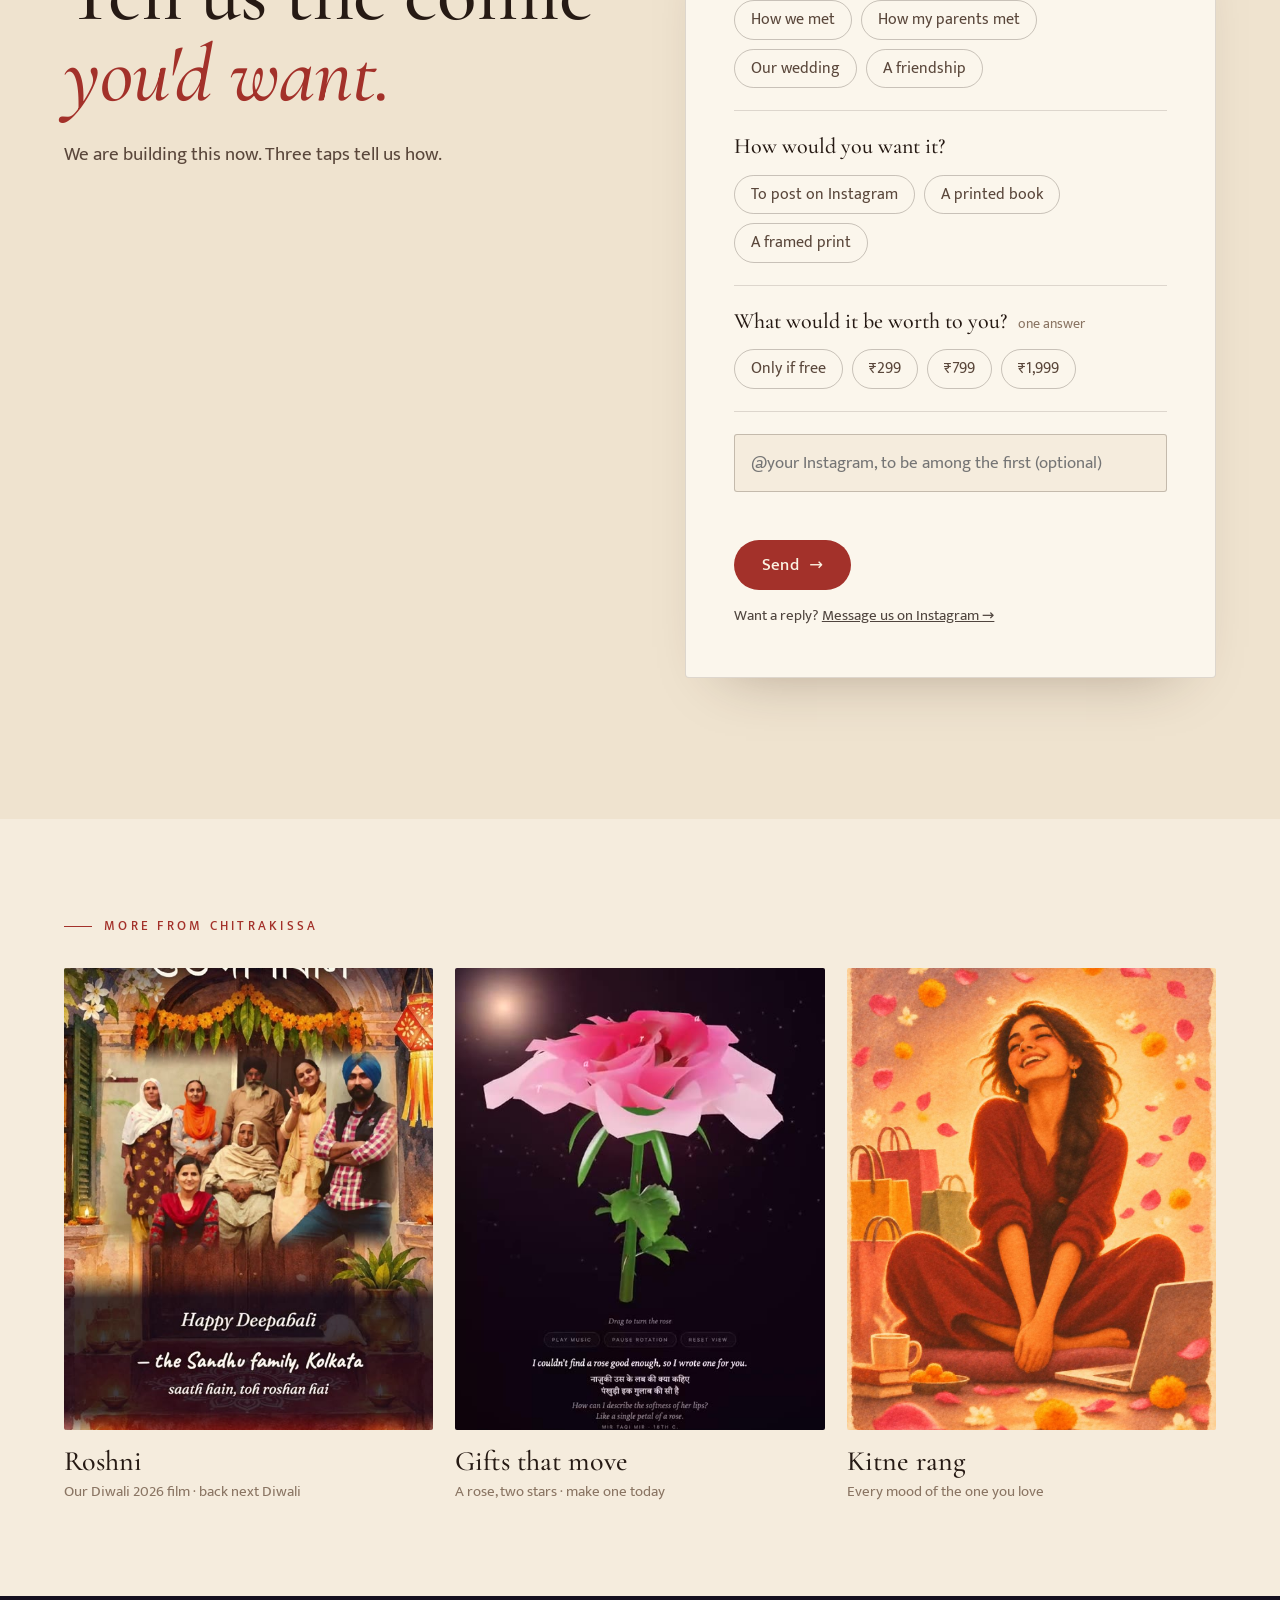
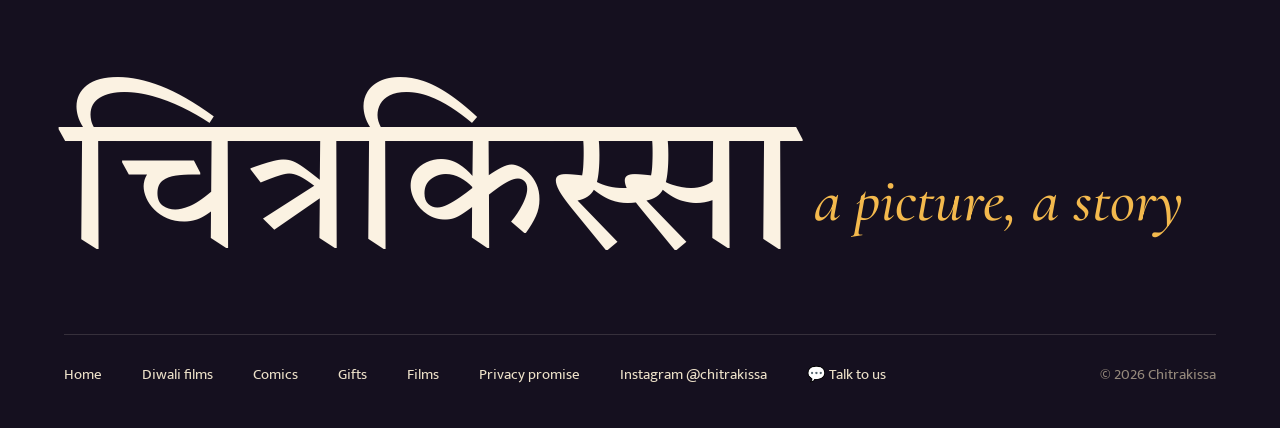
==== commit d9ca140d: "Talk to us: an Instagram DM link on every page" ====
--- a/comics.html
+++ b/comics.html
@@ -57,7 +57,7 @@
 <header class="nav"><div class="wrap">
   <a class="mark" href="./"><i>चि</i>Chitrakissa</a>
   <button class="menu" aria-label="Menu" aria-expanded="false"><span></span><span></span></button>
-  <nav><a href="diwali.html">Diwali</a><a href="comics.html" aria-current="page">Comics</a><a href="gifts.html">Gifts</a><a href="films.html">Films</a><a class="pill" href="gifts.html">Make a gift</a></nav>
+  <nav><a href="diwali.html">Diwali</a><a href="comics.html" aria-current="page">Comics</a><a href="gifts.html">Gifts</a><a href="films.html">Films</a><a href="https://ig.me/m/chitrakissa">Talk to us</a><a class="pill" href="gifts.html">Make a gift</a></nav>
 </div></header>
 
 <section class="page-hero"><div class="wrap grid">
@@ -146,6 +146,7 @@
       <button type="button" class="chip" aria-pressed="false" data-v="free_only">Only if free</button><button type="button" class="chip" aria-pressed="false" data-v="299">₹299</button><button type="button" class="chip" aria-pressed="false" data-v="799">₹799</button><button type="button" class="chip" aria-pressed="false" data-v="1999">₹1,999</button></div></div>
     <div class="q" style="border-bottom:0"><input class="field" name="ig" maxlength="40" placeholder="@your Instagram, to be among the first (optional)" autocapitalize="off"></div>
     <div class="send"><button class="btn red" type="submit">Send <span class="ar">→</span></button><span class="ok" role="status"></span></div>
+    <p class="dmline" style="margin-top:14px;font-size:15px;opacity:.8">Want a reply? <a href="https://ig.me/m/chitrakissa" style="color:inherit">Message us on Instagram →</a></p>
   </form>
 </div></section>
 
@@ -162,7 +163,7 @@
   <div class="sig">चित्रकिस्सा<span>a picture, a story</span></div>
   <div class="cols">
     <a href="./">Home</a><a href="diwali.html">Diwali films</a><a href="comics.html">Comics</a><a href="gifts.html">Gifts</a><a href="films.html">Films</a>
-    <a href="privacy.html">Privacy promise</a><a href="https://instagram.com/chitrakissa">Instagram @chitrakissa</a>
+    <a href="privacy.html">Privacy promise</a><a href="https://instagram.com/chitrakissa">Instagram @chitrakissa</a><a href="https://ig.me/m/chitrakissa">💬 Talk to us</a>
     <span class="r">© <span data-year>2026</span> Chitrakissa</span>
   </div>
 </div></footer>
